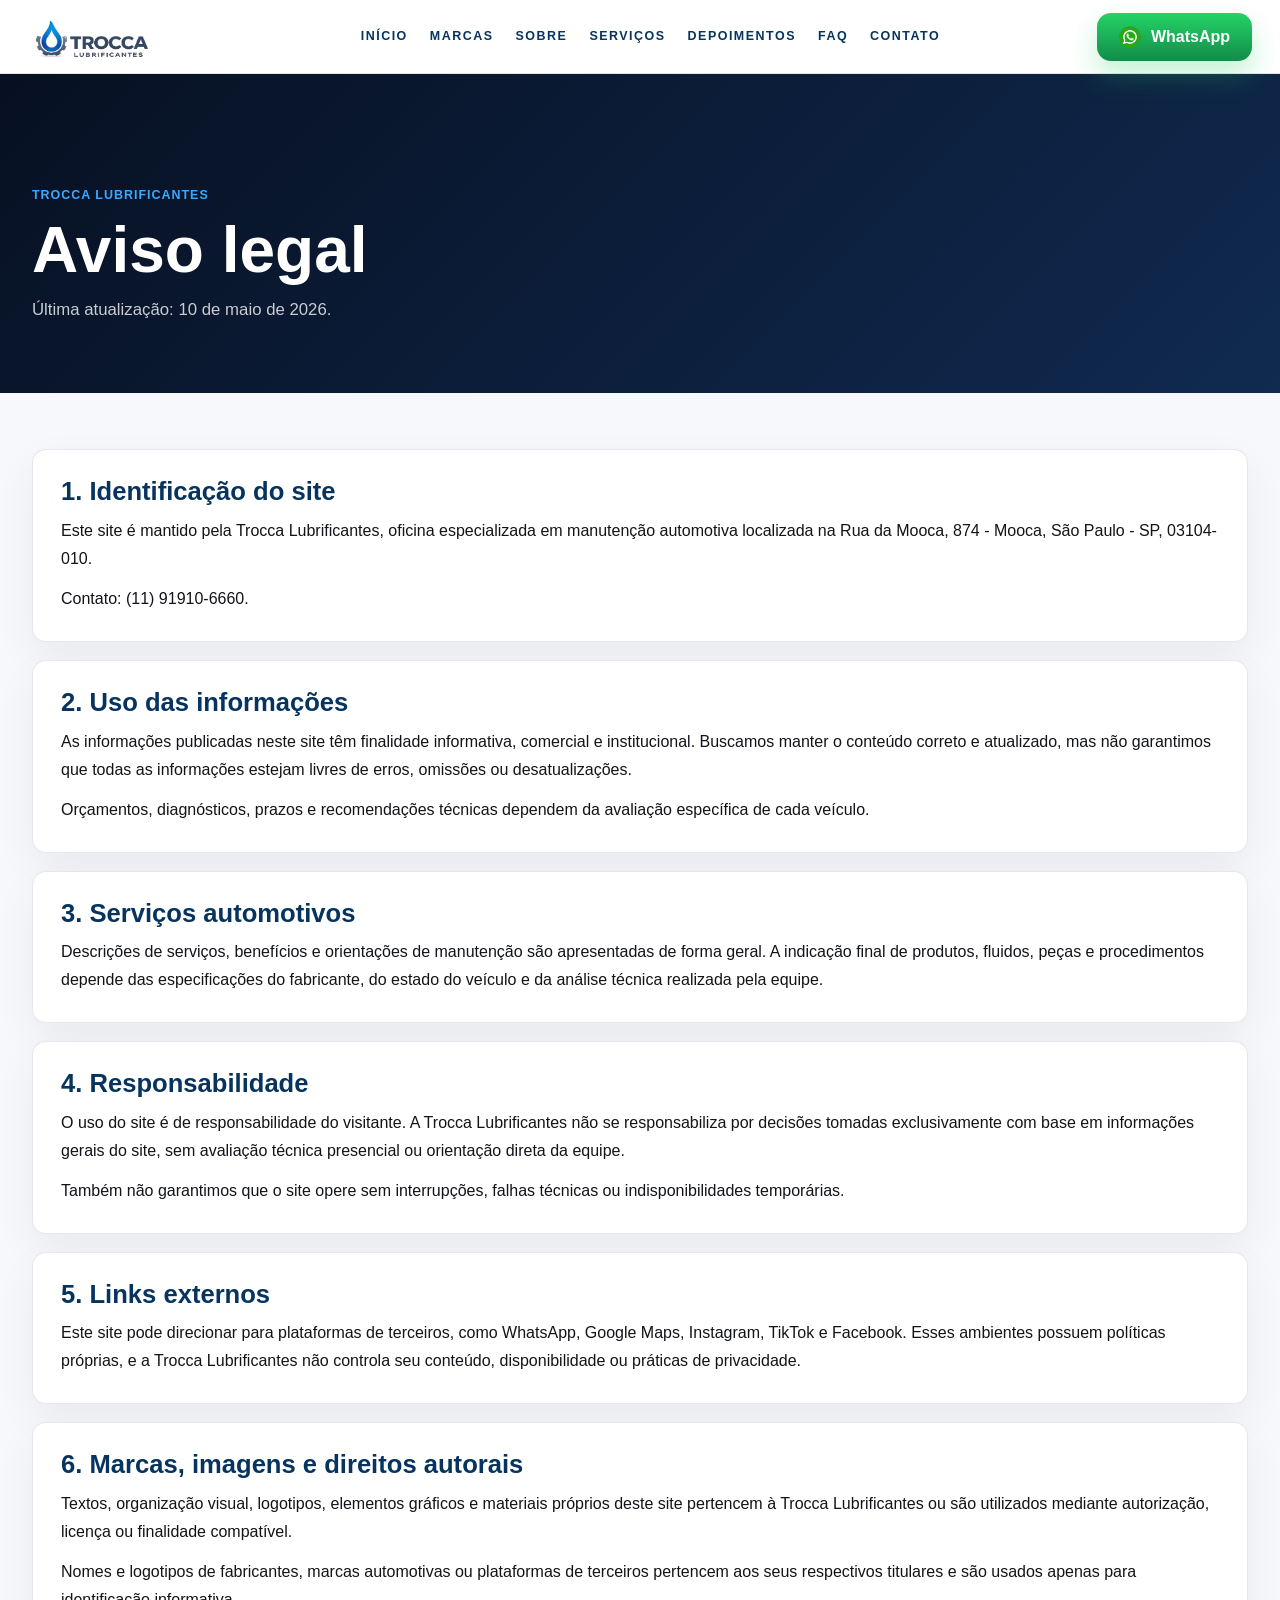
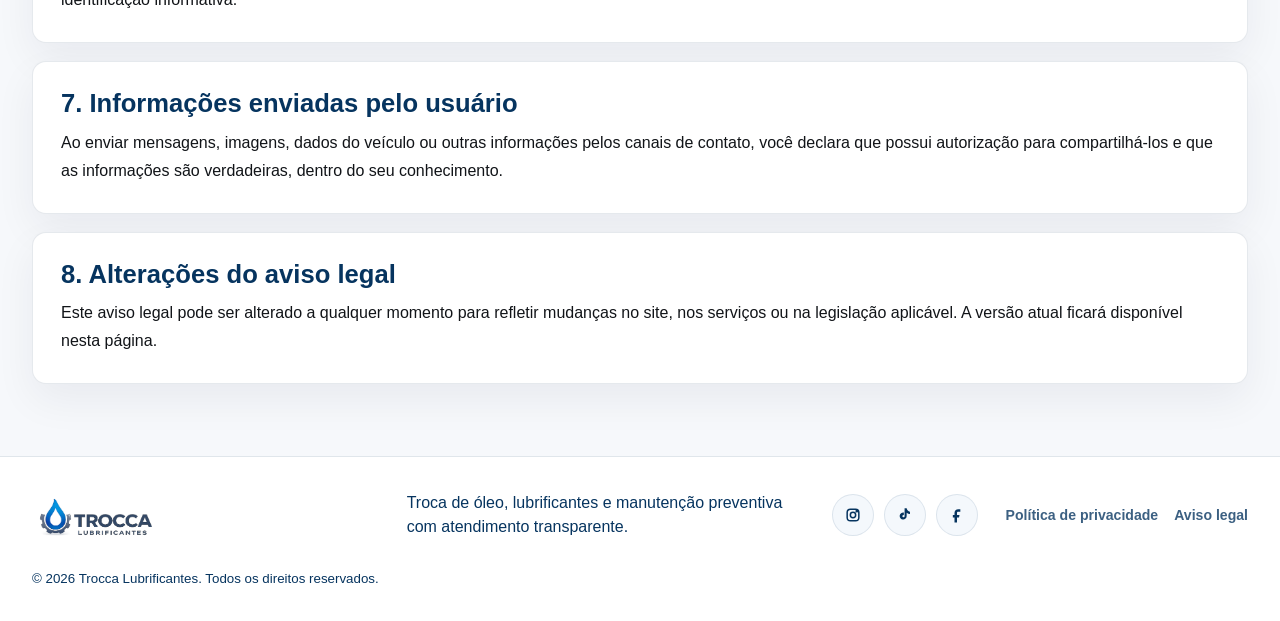
==== aviso-legal/index.html @ d5a0a1f1 "Adiciona politicas legais no rodape" ====
﻿<!doctype html>
<html lang="pt-BR">
  <head>
    <!-- Google Tag Manager -->
    <script>(function(w,d,s,l,i){w[l]=w[l]||[];w[l].push({'gtm.start':
    new Date().getTime(),event:'gtm.js'});var f=d.getElementsByTagName(s)[0],
    j=d.createElement(s),dl=l!='dataLayer'?'&l='+l:'';j.async=true;j.src=
    'https://www.googletagmanager.com/gtm.js?id='+i+dl;f.parentNode.insertBefore(j,f);
    })(window,document,'script','dataLayer','GTM-M6QZ8DHS');</script>
    <!-- End Google Tag Manager -->
    <meta charset="utf-8" />
    <meta name="viewport" content="width=device-width, initial-scale=1" />
    <meta name="description" content="Aviso legal da Trocca Lubrificantes." />
    <title>Aviso legal | Trocca Lubrificantes</title>
    <link rel="icon" type="image/png" href="../assets/favicon.png?v=3" />
    <link rel="apple-touch-icon" href="../assets/favicon.png?v=3" />
    <link rel="stylesheet" href="../styles.css" />
  </head>
  <body>
    <!-- Google Tag Manager (noscript) -->
    <noscript><iframe src="https://www.googletagmanager.com/ns.html?id=GTM-M6QZ8DHS"
    height="0" width="0" style="display:none;visibility:hidden"></iframe></noscript>
    <!-- End Google Tag Manager (noscript) -->
    <header class="site-header">
      <a class="brand" href="/#inicio" aria-label="Trocca Lubrificantes">
        <img class="brand-logo" src="../assets/trocca-logo-wide-white.png" alt="Trocca Lubrificantes" />
      </a>
      <button class="menu-toggle" type="button" aria-expanded="false" aria-controls="site-nav">
        <span></span><span></span><span></span>
      </button>
      <nav id="site-nav" class="site-nav" aria-label="Navegação principal">
        <a href="/#inicio">Início</a>
        <a href="/#marcas">Marcas</a>
        <a href="/#sobre">Sobre</a>
        <a href="/#servicos">Serviços</a>
        <a href="/#depoimentos">Depoimentos</a>
        <a href="/#faq">FAQ</a>
        <a href="/#contato">Contato</a>
      </nav>
      <a class="header-cta" href="https://wa.me/5511919106660" target="_blank" rel="noopener">
        <span class="wa-dot"></span>WhatsApp
      </a>
    </header>

    <main class="legal-page">
      <section class="legal-hero">
        <div class="container">
          <p class="eyebrow">Trocca Lubrificantes</p>
          <h1>Aviso legal</h1>
          <p>Última atualização: 10 de maio de 2026.</p>
        </div>
      </section>

      <section class="legal-content container">
        <article>
          <h2>1. Identificação do site</h2>
          <p>Este site é mantido pela Trocca Lubrificantes, oficina especializada em manutenção automotiva localizada na Rua da Mooca, 874 - Mooca, São Paulo - SP, 03104-010.</p>
          <p>Contato: (11) 91910-6660.</p>
        </article>

        <article>
          <h2>2. Uso das informações</h2>
          <p>As informações publicadas neste site têm finalidade informativa, comercial e institucional. Buscamos manter o conteúdo correto e atualizado, mas não garantimos que todas as informações estejam livres de erros, omissões ou desatualizações.</p>
          <p>Orçamentos, diagnósticos, prazos e recomendações técnicas dependem da avaliação específica de cada veículo.</p>
        </article>

        <article>
          <h2>3. Serviços automotivos</h2>
          <p>Descrições de serviços, benefícios e orientações de manutenção são apresentadas de forma geral. A indicação final de produtos, fluidos, peças e procedimentos depende das especificações do fabricante, do estado do veículo e da análise técnica realizada pela equipe.</p>
        </article>

        <article>
          <h2>4. Responsabilidade</h2>
          <p>O uso do site é de responsabilidade do visitante. A Trocca Lubrificantes não se responsabiliza por decisões tomadas exclusivamente com base em informações gerais do site, sem avaliação técnica presencial ou orientação direta da equipe.</p>
          <p>Também não garantimos que o site opere sem interrupções, falhas técnicas ou indisponibilidades temporárias.</p>
        </article>

        <article>
          <h2>5. Links externos</h2>
          <p>Este site pode direcionar para plataformas de terceiros, como WhatsApp, Google Maps, Instagram, TikTok e Facebook. Esses ambientes possuem políticas próprias, e a Trocca Lubrificantes não controla seu conteúdo, disponibilidade ou práticas de privacidade.</p>
        </article>

        <article>
          <h2>6. Marcas, imagens e direitos autorais</h2>
          <p>Textos, organização visual, logotipos, elementos gráficos e materiais próprios deste site pertencem à Trocca Lubrificantes ou são utilizados mediante autorização, licença ou finalidade compatível.</p>
          <p>Nomes e logotipos de fabricantes, marcas automotivas ou plataformas de terceiros pertencem aos seus respectivos titulares e são usados apenas para identificação informativa.</p>
        </article>

        <article>
          <h2>7. Informações enviadas pelo usuário</h2>
          <p>Ao enviar mensagens, imagens, dados do veículo ou outras informações pelos canais de contato, você declara que possui autorização para compartilhá-los e que as informações são verdadeiras, dentro do seu conhecimento.</p>
        </article>

        <article>
          <h2>8. Alterações do aviso legal</h2>
          <p>Este aviso legal pode ser alterado a qualquer momento para refletir mudanças no site, nos serviços ou na legislação aplicável. A versão atual ficará disponível nesta página.</p>
        </article>
      </section>
    </main>

    <footer class="site-footer">
      <div class="container footer-grid">
        <a class="brand" href="/#inicio" aria-label="Trocca Lubrificantes">
          <img class="brand-logo" src="../assets/trocca-logo-wide-white.png" alt="Trocca Lubrificantes" />
        </a>
        <p>Troca de óleo, lubrificantes e manutenção preventiva com atendimento transparente.</p>
        <div class="footer-socials" aria-label="Redes sociais">
          <a href="https://www.instagram.com/troccalub" aria-label="Instagram" target="_blank" rel="noopener"><svg viewBox="0 0 24 24" aria-hidden="true"><rect x="5" y="5" width="14" height="14" rx="4" /><circle cx="12" cy="12" r="3.2" /><circle cx="16.6" cy="7.4" r="0.8" /></svg></a>
          <a href="https://www.tiktok.com/@trocca.lub" aria-label="TikTok" target="_blank" rel="noopener"><svg viewBox="0 0 24 24" aria-hidden="true"><path d="M14 4v9.2a4.2 4.2 0 1 1-3.4-4.1v3.1a1.3 1.3 0 1 0 .9 1.2V4h2.5c.4 2.2 1.8 3.6 4 4v2.9c-1.5-.1-2.8-.6-4-1.6Z" /></svg></a>
          <a href="https://www.facebook.com/profile.php?id=61588282170931&amp;locale=pt_BR" aria-label="Facebook" target="_blank" rel="noopener"><svg viewBox="0 0 24 24" aria-hidden="true"><path d="M14 8h2V5h-2.4C10.8 5 9 6.8 9 9.5V12H7v3h2v6h3v-6h2.4l.6-3h-3V9.5c0-.9.4-1.5 1.5-1.5H14Z" /></svg></a>
        </div>
        <nav class="footer-links" aria-label="Links legais">
          <a href="/politica-de-privacidade/">Política de privacidade</a>
          <a href="/aviso-legal/">Aviso legal</a>
        </nav>
        <small>© 2026 Trocca Lubrificantes. Todos os direitos reservados.</small>
      </div>
    </footer>
    <script src="../script.js"></script>
  </body>
</html>
---- styles.css ----
:root {
  --ink: #111418;
  --muted: #5c6571;
  --surface: #ffffff;
  --soft: #f3f6f8;
  --line: #d7dee5;
  --green: #006fc9;
  --green-dark: #06345f;
  --amber: #38a9ff;
  --graphite: #22272e;
  --navy: #080d1d;
  --navy-2: #11182b;
  --red: #0078d7;
  --red-dark: #005aa3;
  --blue: #006fc9;
  --blue-dark: #06345f;
  --blue-soft: #e7f4ff;
  --whatsapp: #25d366;
  --whatsapp-dark: #128c4a;
  --radius: 8px;
  --shadow: 0 18px 45px rgba(17, 20, 24, 0.15);
}

* {
  box-sizing: border-box;
}

html {
  scroll-behavior: smooth;
  scroll-padding-top: 74px;
  overflow-x: hidden;
}

body {
  margin: 0;
  color: var(--ink);
  font-family: Arial, Helvetica, sans-serif;
  background: var(--surface);
  line-height: 1.5;
  overflow-x: hidden;
}

img {
  display: block;
  width: 100%;
}

a {
  color: inherit;
  text-decoration: none;
}

.container {
  width: min(1500px, calc(100% - clamp(28px, 5vw, 96px)));
  margin: 0 auto;
}

.site-header {
  position: sticky;
  top: 0;
  z-index: 20;
  display: grid;
  grid-template-columns: auto 1fr auto;
  gap: 32px;
  align-items: center;
  min-height: 74px;
  padding: 0 max(48px, calc((100vw - 1640px) / 2));
  background: #fff;
  border-bottom: 1px solid rgba(6, 52, 95, 0.12);
  backdrop-filter: blur(12px);
}

.brand {
  display: inline-flex;
  align-items: center;
  min-width: max-content;
}

.brand-logo {
  width: 208px;
  height: 52px;
  object-fit: contain;
  object-position: left center;
  filter: none;
}

.site-nav {
  display: flex;
  justify-content: center;
  gap: 34px;
  color: var(--blue-dark);
  font-size: 0.88rem;
  font-weight: 800;
  letter-spacing: 0.12em;
  text-transform: uppercase;
}

.site-nav a:hover {
  color: var(--blue);
}

.header-cta,
.btn {
  display: inline-flex;
  align-items: center;
  justify-content: center;
  gap: 10px;
  max-width: 100%;
  min-height: 54px;
  min-width: 0;
  padding: 0 28px;
  border-radius: 14px;
  font-size: 1rem;
  font-weight: 900;
}

.header-cta,
.btn-primary {
  color: #fff;
  background: linear-gradient(180deg, var(--whatsapp), var(--whatsapp-dark));
  box-shadow: 0 14px 28px rgba(37, 211, 102, 0.28);
}

.btn-primary:hover,
.header-cta:hover {
  background: linear-gradient(180deg, #31e374, #0f7f42);
}

.btn-secondary {
  color: #fff;
  min-width: 218px;
  background: rgba(255, 255, 255, 0.02);
  border: 1px solid rgba(255, 255, 255, 0.14);
}

.btn-secondary:hover {
  background: rgba(255, 255, 255, 0.12);
}

.menu-toggle {
  display: none;
}

.hero {
  position: relative;
  scroll-margin-top: 74px;
  min-height: calc(100svh - 74px);
  color: #fff;
  overflow: hidden;
  background:
    radial-gradient(circle at 78% 56%, rgba(30, 54, 97, 0.65), transparent 34%),
    radial-gradient(circle at 50% 20%, rgba(0, 120, 215, 0.16), transparent 26%),
    linear-gradient(135deg, #090e20 0%, #10172a 54%, #070b18 100%);
}

.hero::before {
  content: "";
  position: absolute;
  inset: 0;
  opacity: 0.18;
  background-image:
    linear-gradient(rgba(255, 255, 255, 0.05) 1px, transparent 1px),
    linear-gradient(90deg, rgba(255, 255, 255, 0.05) 1px, transparent 1px);
  background-size: 34px 34px;
  mask-image: radial-gradient(circle at 50% 45%, #000 0%, transparent 70%);
}

.hero-grid {
  position: relative;
  z-index: 1;
  display: grid;
  grid-template-columns: minmax(430px, 0.92fr) minmax(460px, 1.08fr);
  gap: clamp(28px, 4vw, 56px);
  align-items: center;
  min-width: 0;
  min-height: calc(100svh - 74px);
  padding: clamp(28px, 4vh, 44px) 0 clamp(30px, 5vh, 58px);
}

.hero-copy {
  max-width: clamp(560px, 45vw, 720px);
  min-width: 0;
}

.hero-brand {
  display: none;
  width: min(340px, 78vw);
  height: auto;
  margin: 0 0 24px;
  padding: 8px 14px;
  object-fit: contain;
  object-position: left center;
  background: #fff;
  border-radius: 14px;
  box-shadow: 0 18px 34px rgba(0, 0, 0, 0.18);
  filter: none;
}

.eyebrow {
  margin: 0 0 14px;
  color: var(--amber);
  font-size: 0.78rem;
  font-weight: 800;
  letter-spacing: 0.08em;
  text-transform: uppercase;
}

h1,
h2,
h3,
p {
  margin-top: 0;
}

.hero h1 {
  max-width: 760px;
  margin-bottom: clamp(18px, 2.5vh, 28px);
  color: #fff;
  font-size: clamp(3.2rem, 4.8vw, 5.8rem);
  font-weight: 900;
  line-height: 0.96;
  letter-spacing: 0;
}

.hero h1 span {
  display: block;
  color: var(--red);
  text-shadow: 0 12px 36px rgba(0, 120, 215, 0.24);
}

.hero-pill {
  display: inline-flex;
  align-items: center;
  gap: 12px;
  min-height: 40px;
  margin: 0 0 clamp(22px, 3.2vh, 42px);
  padding: 0 20px;
  color: var(--red);
  font-size: 0.86rem;
  font-weight: 900;
  letter-spacing: 0.16em;
  text-transform: uppercase;
  background: rgba(0, 120, 215, 0.12);
  border: 1px solid rgba(56, 169, 255, 0.34);
  border-radius: 999px;
}

.hero-pill span {
  width: 8px;
  height: 8px;
  background: var(--red);
  border-radius: 50%;
}

.hero-lead {
  max-width: 590px;
  margin-bottom: 0;
  color: rgba(255, 255, 255, 0.76);
  font-size: clamp(1.02rem, 1.15vw, 1.28rem);
  line-height: 1.48;
}

.hero-actions {
  display: flex;
  flex-wrap: wrap;
  gap: 18px;
  margin-top: clamp(26px, 4vh, 42px);
}

.wa-dot {
  display: inline-block;
  flex: 0 0 auto;
  width: 22px;
  height: 22px;
  color: transparent;
  font-size: 0;
  line-height: 0;
  background: url("assets/whatsapp-icon.png") center / contain no-repeat;
  border-radius: 50%;
}

.chevron {
  font-size: 1.2rem;
  line-height: 1;
}

.hero-panel {
  display: grid;
  grid-template-columns: repeat(3, 1fr);
  gap: 14px;
  max-width: 620px;
  margin-top: clamp(26px, 4vh, 48px);
}

.hero-panel div {
  min-height: clamp(88px, 11vh, 112px);
  padding: clamp(14px, 1.4vw, 20px);
  text-align: center;
  background: rgba(255, 255, 255, 0.06);
  border: 1px solid rgba(255, 255, 255, 0.12);
  border-radius: 16px;
  box-shadow: inset 0 1px 0 rgba(255, 255, 255, 0.08);
}

.hero-panel strong {
  display: block;
  color: #9bd8ff;
  font-size: clamp(2.05rem, 3vw, 2.6rem);
  font-weight: 900;
  line-height: 1;
}

.hero-panel strong::first-letter {
  color: inherit;
}

.hero-panel span {
  display: block;
  margin-top: 8px;
  color: rgba(255, 255, 255, 0.62);
  font-size: 0.88rem;
  font-weight: 800;
  line-height: 1.16;
}

.hero-visual {
  position: relative;
  min-height: clamp(430px, 58vh, 620px);
}

.visual-logo {
  position: absolute;
  top: clamp(8px, 2vh, 22px);
  right: clamp(20px, 3vw, 40px);
  z-index: 4;
  width: clamp(136px, 11.5vw, 192px);
  height: clamp(136px, 11.5vw, 192px);
  padding: 0;
  object-fit: contain;
  opacity: 1;
  background: transparent;
  border-radius: 0;
  box-shadow: none;
  mix-blend-mode: normal;
  filter: none;
}

.visual-card {
  position: absolute;
  border-radius: 54px;
}

.visual-card-light {
  top: 0;
  right: 24px;
  width: 43%;
  height: 52%;
  background: #fff;
  opacity: 1;
  box-shadow: 0 24px 54px rgba(0, 0, 0, 0.2);
}

.visual-card-red {
  left: 4%;
  bottom: 24%;
  width: 72%;
  height: 33%;
  background: linear-gradient(145deg, rgba(0, 120, 215, 0.88), rgba(6, 52, 95, 0.86));
}

.gear-photo,
.car-photo {
  position: absolute;
  background-repeat: no-repeat;
  background-size: cover;
  filter: drop-shadow(0 32px 38px rgba(0, 0, 0, 0.32));
}

.gear-photo {
  top: 0;
  left: 20%;
  width: 46%;
  height: 58%;
  opacity: 0.66;
  background-image:
    linear-gradient(rgba(8, 13, 29, 0.08), rgba(8, 13, 29, 0.22)),
    url("https://images.unsplash.com/photo-1613214149922-f1809c99b414?auto=format&fit=crop&w=900&q=84");
  background-position: 58% 42%;
  clip-path: polygon(18% 0, 100% 0, 96% 92%, 0 100%);
}

.car-photo {
  right: -3%;
  bottom: 4%;
  width: 78%;
  height: 48%;
  background-image:
    linear-gradient(rgba(255, 255, 255, 0.02), rgba(8, 13, 29, 0.18)),
    url("assets/compass-hero.avif");
  background-position: center 52%;
  border-radius: 42px 42px 18px 18px;
}

.car-photo::after {
  content: "";
  position: absolute;
  left: 5%;
  right: 8%;
  bottom: -18px;
  height: 42px;
  background: radial-gradient(ellipse, rgba(0, 0, 0, 0.42), transparent 68%);
}

.brand-strip {
  padding: 26px 0;
  color: #fff;
  background: var(--graphite);
}

.brand-strip p {
  margin-bottom: 18px;
  color: rgba(255, 255, 255, 0.72);
  font-size: 0.95rem;
  font-weight: 900;
  text-align: center;
}

.brand-carousel {
  position: relative;
  overflow: hidden;
  mask-image: linear-gradient(90deg, transparent, #000 7%, #000 93%, transparent);
}

.brand-track {
  display: flex;
  width: max-content;
  gap: 12px;
  animation: brandScroll 48s linear infinite;
}

.brand-carousel:hover .brand-track {
  animation-play-state: paused;
}

.brand-card {
  display: inline-flex;
  align-items: center;
  gap: 12px;
  min-width: max-content;
  height: 62px;
  padding: 0 20px;
  color: rgba(255, 255, 255, 0.94);
  background: rgba(255, 255, 255, 0.08);
  border: 1px solid rgba(155, 216, 255, 0.18);
  border-radius: var(--radius);
}

.brand-card img {
  width: 28px;
  height: 28px;
  flex: 0 0 auto;
  display: block;
  object-fit: contain;
}

.brand-card span:last-child {
  font-size: 1rem;
  font-weight: 800;
}

@keyframes brandScroll {
  from {
    transform: translateX(0);
  }

  to {
    transform: translateX(-50%);
  }
}

.section {
  padding: 92px 0;
}

.section .eyebrow {
  color: #4f5968;
  font-size: 0.78rem;
  font-weight: 900;
  letter-spacing: 0.12em;
}

.split {
  display: grid;
  grid-template-columns: 1fr 0.82fr;
  gap: 64px;
  align-items: center;
}

h2 {
  max-width: 720px;
  margin-bottom: 18px;
  color: var(--ink);
  font-size: clamp(2rem, 4vw, 3.6rem);
  line-height: 1.04;
  letter-spacing: 0;
}

.section-lead,
.section-header p {
  max-width: 690px;
  color: var(--muted);
  font-size: 1.05rem;
}

.feature-list {
  display: grid;
  gap: 18px;
  margin-top: 34px;
}

.feature-list article {
  display: grid;
  grid-template-columns: 52px 1fr;
  gap: 18px;
  padding-bottom: 18px;
  border-bottom: 1px solid var(--line);
}

.feature-list span {
  display: grid;
  place-items: center;
  width: 44px;
  height: 44px;
  color: var(--green);
  font-weight: 800;
  background: var(--blue-soft);
  border-radius: var(--radius);
}

.feature-list h3,
.service-card h3 {
  margin-bottom: 6px;
  font-size: 1.02rem;
}

.feature-list p,
.service-card p {
  margin-bottom: 0;
  color: var(--muted);
  font-size: 0.93rem;
  line-height: 1.48;
}

.about-text {
  display: grid;
  gap: 16px;
  max-width: 900px;
}

.about-text p {
  margin: 0;
  color: var(--muted);
  font-size: 1.02rem;
  line-height: 1.72;
}

.about-text h3 {
  margin: 8px 0 0;
  color: var(--ink);
  font-size: 1.24rem;
  line-height: 1.35;
}

.about-reasons {
  display: grid;
  gap: 12px;
}

.about-reasons article {
  padding: 14px 0 0;
  border-top: 1px solid var(--line);
}

.about-reasons strong {
  display: block;
  margin-bottom: 4px;
  color: var(--ink);
  font-size: 1rem;
}

.photo-stack {
  position: relative;
}

.photo-stack img {
  aspect-ratio: 4 / 5;
  object-fit: cover;
  object-position: 58% center;
  border-radius: var(--radius);
  box-shadow: var(--shadow);
}

.rating-card {
  position: absolute;
  right: -20px;
  bottom: 34px;
  width: min(250px, calc(100% - 32px));
  padding: 22px;
  background: #fff;
  border: 1px solid var(--line);
  border-radius: var(--radius);
  box-shadow: var(--shadow);
}

.rating-card strong {
  display: block;
  color: var(--green);
  font-size: 2.8rem;
  line-height: 1;
}

.rating-card span,
.rating-card small {
  display: block;
}

.rating-card small {
  margin-top: 8px;
  color: var(--muted);
}

.services-section,
.faq-section {
  background: var(--soft);
}

.section-header {
  display: grid;
  grid-template-columns: 0.9fr 1fr;
  gap: 44px;
  align-items: end;
  margin-bottom: 42px;
}

.section-header.compact {
  display: block;
  max-width: 680px;
}

.service-grid {
  display: grid;
  grid-template-columns: repeat(4, 1fr);
  gap: 16px;
}

.service-card,
.testimonial-grid article,
.contact-card {
  background: #fff;
  border: 1px solid var(--line);
  border-radius: var(--radius);
}

.service-card {
  display: flex;
  flex-direction: column;
  min-height: 248px;
  padding: 20px;
}

.service-card.featured {
  color: #fff;
  background: linear-gradient(145deg, var(--blue-dark), #0a1a2c);
  border-color: rgba(0, 120, 215, 0.45);
}

.service-card.featured p {
  color: rgba(255, 255, 255, 0.78);
}

.service-icon {
  display: grid;
  place-items: center;
  width: 42px;
  height: 42px;
  margin-bottom: 18px;
  color: var(--green);
  font-weight: 900;
  background: var(--blue-soft);
  border-radius: var(--radius);
}

.service-icon svg {
  width: 24px;
  height: 24px;
  stroke: currentColor;
}

.featured .service-icon {
  color: #fff;
  background: var(--blue);
}

.service-card a {
  width: fit-content;
  margin-top: auto;
  color: var(--green);
  font-size: 0.94rem;
  font-weight: 800;
}

.featured a {
  color: #9bd8ff;
}

.section-cta {
  display: flex;
  justify-content: center;
  margin-top: 32px;
}

.section-cta .btn-secondary.light {
  color: var(--blue-dark);
  background: #fff;
  border-color: rgba(6, 52, 95, 0.16);
}

.section-cta .btn-secondary.light:hover {
  color: #fff;
  background: var(--blue-dark);
}

.service-detail-page {
  background: #f6f8fb;
}

.service-detail-hero {
  padding: 92px 0 54px;
  color: #fff;
  background:
    radial-gradient(circle at 70% 30%, rgba(56, 169, 255, 0.18), transparent 30%),
    linear-gradient(135deg, #090e20 0%, #10172a 62%, #070b18 100%);
}

.service-detail-hero h1 {
  max-width: 860px;
  margin-bottom: 18px;
  font-size: clamp(2.55rem, 5vw, 5rem);
  line-height: 1;
}

.service-detail-hero p:not(.eyebrow) {
  max-width: 760px;
  margin: 0;
  color: rgba(255, 255, 255, 0.76);
  font-size: 1.15rem;
}

.service-detail-list {
  display: grid;
  gap: 28px;
  padding-top: 72px;
  padding-bottom: 92px;
}

.service-detail-card {
  scroll-margin-top: 96px;
  display: grid;
  grid-template-columns: minmax(280px, 0.45fr) minmax(0, 0.55fr);
  gap: 34px;
  align-items: center;
  padding: 24px;
  background: #fff;
  border: 1px solid var(--line);
  border-radius: var(--radius);
  box-shadow: 0 18px 44px rgba(17, 20, 24, 0.08);
}

.service-detail-card img {
  height: 310px;
  object-fit: cover;
  border-radius: var(--radius);
}

.service-detail-card span {
  display: inline-flex;
  margin-bottom: 12px;
  color: var(--blue);
  font-size: 0.78rem;
  font-weight: 900;
  letter-spacing: 0.12em;
  text-transform: uppercase;
}

.service-detail-card h2 {
  margin-bottom: 16px;
  font-size: clamp(1.85rem, 3vw, 3rem);
  line-height: 1.05;
}

.service-detail-card p {
  margin-bottom: 14px;
  color: var(--muted);
  font-size: 1.02rem;
}

.service-detail-card p:last-child {
  margin-bottom: 0;
}

.service-landing-page {
  background: #f6f8fb;
}

.service-landing-hero {
  padding: 86px 0 64px;
  color: #fff;
  background:
    radial-gradient(circle at 72% 18%, rgba(56, 169, 255, 0.22), transparent 28%),
    linear-gradient(135deg, #080d1f 0%, #101a31 62%, #070b18 100%);
}

.service-landing-hero-grid {
  display: grid;
  grid-template-columns: minmax(0, 0.9fr) minmax(360px, 0.72fr);
  gap: 56px;
  align-items: center;
}

.service-landing-hero h1 {
  max-width: 880px;
  margin-bottom: 18px;
  font-size: clamp(2.65rem, 5vw, 5rem);
  line-height: 0.98;
}

.service-landing-hero p:not(.eyebrow) {
  max-width: 720px;
  margin: 0;
  color: rgba(255, 255, 255, 0.78);
  font-size: 1.12rem;
}

.service-landing-hero img {
  width: 100%;
  min-height: 360px;
  object-fit: cover;
  border: 1px solid rgba(155, 216, 255, 0.22);
  border-radius: 22px;
  box-shadow: 0 28px 70px rgba(0, 0, 0, 0.34);
}

.back-link {
  display: inline-flex;
  margin-bottom: 28px;
  color: #9bd8ff;
  font-size: 0.78rem;
  font-weight: 900;
  letter-spacing: 0.12em;
  text-transform: uppercase;
}

.service-landing-actions {
  display: flex;
  flex-wrap: wrap;
  gap: 14px;
  margin-top: 34px;
}

.service-landing-content {
  display: grid;
  grid-template-columns: 0.72fr 1fr;
  gap: 54px;
  padding-top: 76px;
  padding-bottom: 76px;
}

.service-landing-intro h2,
.service-process h2 {
  max-width: 720px;
  font-size: clamp(2.1rem, 4vw, 4rem);
  line-height: 1.02;
}

.service-landing-intro p:not(.eyebrow) {
  color: var(--muted);
  font-size: 1.08rem;
}

.service-landing-blocks {
  display: grid;
  gap: 18px;
}

.service-landing-blocks article,
.process-grid article {
  padding: 26px;
  background: #fff;
  border: 1px solid var(--line);
  border-radius: var(--radius);
  box-shadow: 0 16px 34px rgba(17, 20, 24, 0.06);
}

.service-landing-blocks h2 {
  margin-bottom: 10px;
  font-size: 1.35rem;
}

.service-landing-blocks p {
  margin: 0;
  color: var(--muted);
}

.service-process {
  padding: 78px 0;
  background: #fff;
}

.process-grid {
  display: grid;
  grid-template-columns: repeat(4, minmax(0, 1fr));
  gap: 16px;
  margin-top: 34px;
}

.process-grid span {
  display: inline-grid;
  width: 48px;
  height: 48px;
  margin-bottom: 18px;
  place-items: center;
  color: var(--blue);
  font-weight: 900;
  background: #eaf4ff;
  border-radius: 10px;
}

.process-grid strong {
  display: block;
  color: var(--blue-dark);
  font-size: 1.02rem;
}

.service-related {
  padding-top: 58px;
  padding-bottom: 88px;
}

.service-related div {
  display: flex;
  flex-wrap: wrap;
  gap: 12px;
}

.service-related a {
  display: inline-flex;
  min-height: 48px;
  align-items: center;
  padding: 0 18px;
  color: var(--blue-dark);
  font-weight: 900;
  background: #fff;
  border: 1px solid rgba(6, 52, 95, 0.12);
  border-radius: 12px;
}

.campaign-page {
  color: #fff;
  background: #070b18;
}

.campaign-hero {
  position: relative;
  isolation: isolate;
  min-height: 100vh;
  overflow: hidden;
}

.campaign-bg,
.campaign-overlay {
  position: absolute;
  inset: 0;
  z-index: -2;
}

.campaign-bg {
  background:
    linear-gradient(90deg, rgba(7, 11, 24, 0.96) 0%, rgba(7, 11, 24, 0.88) 42%, rgba(7, 11, 24, 0.3) 100%),
    url("assets/carro-e-maquina-cambio.jpeg")
      center / cover;
  filter: saturate(0.88) contrast(1.08);
}

.campaign-overlay {
  z-index: -1;
  background:
    radial-gradient(circle at 22% 32%, rgba(56, 169, 255, 0.24), transparent 34%),
    linear-gradient(180deg, rgba(7, 11, 24, 0) 0%, #070b18 100%);
}

.campaign-hero-grid {
  display: grid;
  min-height: 100vh;
  grid-template-columns: minmax(0, 0.78fr) minmax(320px, 0.42fr);
  gap: 48px;
  align-items: center;
  padding-top: 30px;
  padding-bottom: 54px;
}

.campaign-logo-badge {
  display: inline-flex;
  width: auto;
  min-height: 0;
  align-items: center;
  justify-content: center;
  margin-bottom: 34px;
  padding: 0;
  background: transparent;
  border: 0;
  border-radius: 0;
  box-shadow: none;
  transform: translateY(-24px);
}

.campaign-logo-badge img {
  width: 190px;
  max-width: 100%;
  height: auto;
  object-fit: contain;
  filter:
    drop-shadow(0 0 1px #fff)
    drop-shadow(0 0 2px #fff)
    drop-shadow(0 10px 24px rgba(0, 0, 0, 0.35));
}

.campaign-kicker {
  margin: 0 0 16px;
  color: #9bd8ff;
  font-size: 0.82rem;
  font-weight: 900;
  letter-spacing: 0.16em;
  text-transform: uppercase;
}

.campaign-copy h1,
.campaign-section h2,
.campaign-final h2 {
  max-width: 920px;
  margin: 0;
  font-size: clamp(3.2rem, 7vw, 7.6rem);
  line-height: 0.9;
  letter-spacing: 0;
}

.campaign-subheadline {
  max-width: 760px;
  margin: 30px 0 0;
  color: rgba(255, 255, 255, 0.82);
  font-size: clamp(1.18rem, 2vw, 1.7rem);
  line-height: 1.35;
}

.campaign-subheadline strong {
  color: #9bd8ff;
  white-space: nowrap;
}

.campaign-btn {
  display: inline-flex;
  min-height: 64px;
  align-items: center;
  justify-content: center;
  gap: 12px;
  margin-top: 38px;
  padding: 0 30px;
  color: #fff;
  font-size: 1rem;
  font-weight: 900;
  background: linear-gradient(135deg, #55d766, #229a37);
  border-radius: 14px;
  box-shadow: 0 24px 62px rgba(44, 191, 68, 0.32);
}

.campaign-card {
  align-self: end;
  padding: 30px;
  color: #07152a;
  background: rgba(255, 255, 255, 0.92);
  border: 1px solid rgba(255, 255, 255, 0.44);
  border-radius: 22px;
  box-shadow: 0 28px 72px rgba(0, 0, 0, 0.34);
}

.campaign-card span,
.campaign-loss span {
  display: block;
  margin-bottom: 8px;
  color: #b91f2d;
  font-size: 0.78rem;
  font-weight: 900;
  letter-spacing: 0.12em;
  text-transform: uppercase;
}

.campaign-card strong,
.campaign-loss strong {
  display: block;
  color: #d72f3f;
  font-size: clamp(2.65rem, 4vw, 4rem);
  line-height: 0.92;
  white-space: nowrap;
}

.campaign-card p {
  margin: 18px 0 0;
  color: #314052;
  font-weight: 700;
}

.campaign-section {
  padding: 104px 0;
  color: #10141b;
  background: #f6f8fb;
}

.campaign-two-col {
  display: grid;
  grid-template-columns: 0.86fr 1fr;
  gap: 72px;
  align-items: start;
}

.campaign-section h2,
.campaign-final h2 {
  color: #10141b;
  font-size: clamp(2.4rem, 5vw, 5rem);
}

.campaign-text {
  display: grid;
  gap: 18px;
}

.campaign-text p,
.campaign-pain-box > p {
  margin: 0;
  color: #536070;
  font-size: 1.12rem;
  line-height: 1.65;
}

.campaign-pain {
  color: #fff;
  background:
    radial-gradient(circle at 78% 24%, rgba(56, 169, 255, 0.22), transparent 30%),
    linear-gradient(135deg, #0a1022, #050814);
}

.campaign-pain-box {
  display: grid;
  grid-template-columns: minmax(0, 1fr) minmax(280px, 0.45fr);
  gap: 58px;
  align-items: center;
}

.campaign-pain h2 {
  color: #fff;
}

.campaign-pain-box > p {
  grid-column: 1;
  color: rgba(255, 255, 255, 0.74);
}

.campaign-loss {
  grid-column: 2;
  grid-row: 1 / span 3;
  padding: 32px;
  background: #fff;
  border-radius: 22px;
  overflow: hidden;
}

.campaign-section-head {
  max-width: 760px;
  margin-bottom: 34px;
}

.campaign-benefits {
  display: grid;
  grid-template-columns: repeat(4, minmax(0, 1fr));
  gap: 16px;
}

.campaign-benefits article {
  min-height: 240px;
  padding: 28px;
  background: #fff;
  border: 1px solid rgba(6, 52, 95, 0.12);
  border-radius: 18px;
  box-shadow: 0 18px 44px rgba(17, 20, 24, 0.07);
}

.campaign-benefits span {
  display: inline-grid;
  width: 48px;
  height: 48px;
  margin-bottom: 28px;
  place-items: center;
  color: var(--blue);
  font-weight: 900;
  background: #eaf4ff;
  border-radius: 14px;
}

.campaign-benefits h3 {
  margin-bottom: 12px;
  color: #10141b;
  font-size: 1.25rem;
}

.campaign-benefits p {
  margin: 0;
  color: #536070;
}

.campaign-solution {
  background: #fff;
}

.campaign-final {
  padding: 112px 0;
  color: #fff;
  background:
    radial-gradient(circle at 24% 10%, rgba(56, 169, 255, 0.22), transparent 28%),
    linear-gradient(135deg, #070b18 0%, #101a31 100%);
}

.campaign-final-box {
  text-align: center;
}

.campaign-final h2 {
  max-width: 880px;
  margin: 0 auto;
  color: #fff;
}

.campaign-socials {
  display: flex;
  gap: 10px;
  align-items: center;
}

.campaign-socials a {
  display: inline-grid;
  width: 42px;
  height: 42px;
  place-items: center;
  color: var(--blue-dark);
  background: #f4f8fc;
  border: 1px solid rgba(6, 52, 95, 0.1);
  border-radius: 50%;
}

.campaign-socials svg {
  width: 20px;
  height: 20px;
  fill: none;
  stroke: currentColor;
  stroke-linecap: round;
  stroke-linejoin: round;
  stroke-width: 1.8;
}

.campaign-socials a:first-child svg,
.campaign-socials a:last-child svg {
  fill: currentColor;
  stroke: none;
}

@media (max-width: 980px) {
  .campaign-hero-grid,
  .campaign-two-col,
  .campaign-pain-box {
    grid-template-columns: 1fr;
  }

  .campaign-card {
    align-self: auto;
  }

  .campaign-loss {
    grid-column: auto;
    grid-row: auto;
  }

  .campaign-benefits {
    grid-template-columns: repeat(2, minmax(0, 1fr));
  }
}

@media (max-width: 640px) {
  .campaign-hero,
  .campaign-hero-grid {
    min-height: auto;
  }

  .campaign-bg {
    background:
      linear-gradient(180deg, rgba(7, 11, 24, 0.94) 0%, rgba(7, 11, 24, 0.82) 52%, #070b18 100%),
      url("assets/carro-e-maquina-cambio.jpeg")
        62% center / cover;
  }

  .campaign-hero-grid {
    padding-top: 22px;
    padding-bottom: 54px;
  }

  .campaign-copy h1 {
    font-size: clamp(3rem, 16vw, 4.4rem);
  }

  .campaign-logo-badge {
    width: auto;
    min-height: 0;
    margin-bottom: 30px;
    padding: 0;
    transform: translateY(-14px);
  }

  .campaign-logo-badge img {
    width: 168px;
  }

  .campaign-btn {
    width: 100%;
    min-height: 58px;
    padding: 0 18px;
    text-align: center;
  }

  .campaign-section,
  .campaign-final {
    padding: 72px 0;
  }

  .campaign-benefits {
    grid-template-columns: 1fr;
  }

  .campaign-socials {
    justify-self: center;
  }
}

.testimonials-section {
  background:
    radial-gradient(circle at 8% 18%, rgba(0, 120, 215, 0.08), transparent 24%),
    linear-gradient(180deg, #f8fafc 0%, #eef3f7 100%);
}

.testimonials-section .container {
  overflow: hidden;
}

.testimonial-grid {
  --testimonial-gap: 28px;

  display: flex;
  gap: var(--testimonial-gap);
  width: max-content;
  margin-top: 42px;
  transition: transform 0.6s ease;
  will-change: transform;
}

.testimonial-grid:hover {
  transition-duration: 0.6s;
}

.testimonial-grid article {
  display: flex;
  flex: 0 0 calc((min(1500px, calc(100vw - clamp(28px, 5vw, 96px))) - (var(--testimonial-gap) * 2)) / 3);
  flex-direction: column;
  min-height: 360px;
  padding: 34px;
  color: #fff;
  background:
    linear-gradient(145deg, rgba(13, 20, 37, 0.98), rgba(7, 12, 24, 0.98)),
    var(--navy);
  border: 1px solid rgba(56, 169, 255, 0.18);
  border-radius: 18px;
  box-shadow: 0 24px 54px rgba(6, 12, 24, 0.14);
}

@keyframes testimonialScroll {
  from {
    transform: translateX(0);
  }

  to {
    transform: translateX(calc(-50% - (var(--testimonial-gap) / 2)));
  }
}

.testimonial-grid p {
  margin: 26px 0 0;
  color: rgba(255, 255, 255, 0.82);
  font-size: 1.16rem;
  font-style: italic;
  font-weight: 700;
  line-height: 1.55;
}

.review-top,
.review-author {
  display: flex;
  align-items: center;
  justify-content: space-between;
  gap: 18px;
}

.stars {
  color: #38a9ff;
  font-size: 1.08rem;
  letter-spacing: 0.1em;
}

.verified {
  color: rgba(255, 255, 255, 0.48);
  font-size: 0.78rem;
  font-weight: 900;
  letter-spacing: 0.12em;
  text-transform: uppercase;
}

.review-author {
  justify-content: flex-start;
  margin-top: auto;
  padding-top: 34px;
}

.avatar {
  display: grid;
  flex: 0 0 auto;
  place-items: center;
  width: 58px;
  height: 58px;
  color: #fff;
  font-size: 1.35rem;
  font-weight: 900;
  line-height: 1;
  background: linear-gradient(145deg, var(--blue), var(--blue-dark));
  border-radius: 50%;
}

.testimonial-grid strong,
.testimonial-grid span {
  display: block;
}

.testimonial-grid span {
  color: rgba(255, 255, 255, 0.58);
  font-size: 0.9rem;
  font-weight: 700;
}

.testimonial-grid strong {
  color: #fff;
  font-size: 1.03rem;
}

.testimonial-grid .stars {
  color: #ffc400;
}

.testimonial-grid .verified {
  color: rgba(255, 255, 255, 0.48);
}

.testimonial-grid .avatar {
  display: grid;
  place-items: center;
  color: #fff;
  font-size: 1.35rem;
  line-height: 1;
}

.faq-layout {
  display: grid;
  grid-template-columns: 0.78fr 1fr;
  gap: 58px;
}

.faq-list {
  display: grid;
  gap: 12px;
}

details {
  background: #fff;
  border: 1px solid var(--line);
  border-radius: var(--radius);
}

summary {
  cursor: pointer;
  padding: 20px 22px;
  font-weight: 800;
}

details p {
  margin: 0;
  padding: 0 22px 22px;
  color: var(--muted);
}

.contact-section {
  padding: 86px 0;
  color: #fff;
  background: var(--graphite);
}

.contact-section h2 {
  color: #fff;
}

.contact-section p {
  color: rgba(255, 255, 255, 0.76);
}

.contact-grid {
  display: grid;
  grid-template-columns: minmax(0, 1fr) minmax(420px, 560px);
  gap: 56px;
  align-items: center;
}

.contact-side {
  display: grid;
  gap: 18px;
}

.contact-card {
  padding: 0;
  color: #fff;
  background: transparent;
  border: 0;
  box-shadow: none;
}

.contact-card h2 {
  max-width: 560px;
  margin-bottom: 28px;
  color: #fff;
}

.contact-card p {
  color: rgba(255, 255, 255, 0.78);
}

.contact-card strong {
  color: #fff;
}

.contact-card .btn {
  margin-top: 14px;
}

.map-card {
  overflow: hidden;
  min-height: 280px;
  background: #fff;
  border: 1px solid var(--line);
  border-radius: var(--radius);
  box-shadow: var(--shadow);
}

.map-card iframe {
  display: block;
  width: 100%;
  height: 320px;
  border: 0;
}

.floating-whatsapp {
  position: fixed;
  right: 18px;
  bottom: 18px;
  z-index: 30;
  display: grid;
  place-items: center;
  width: 58px;
  height: 58px;
  color: transparent;
  font-size: 0;
  background: url("assets/whatsapp-icon.png") center / contain no-repeat;
  border-radius: 0;
  box-shadow: none;
}

.site-footer {
  padding: 32px 0;
  background: #fff;
  color: var(--blue-dark);
  border-top: 1px solid rgba(6, 52, 95, 0.12);
}

.footer-grid {
  display: grid;
  grid-template-columns: auto 1fr auto auto;
  gap: 28px;
  align-items: center;
}

.site-footer .brand-logo {
  width: 208px;
  height: 52px;
}

.footer-grid p {
  margin: 0;
}

.footer-socials {
  display: flex;
  gap: 10px;
  align-items: center;
}

.footer-socials a {
  display: inline-grid;
  width: 42px;
  height: 42px;
  place-items: center;
  color: var(--blue-dark);
  background: #f4f8fc;
  border: 1px solid rgba(6, 52, 95, 0.1);
  border-radius: 50%;
}

.footer-socials svg {
  width: 20px;
  height: 20px;
  fill: none;
  stroke: currentColor;
  stroke-linecap: round;
  stroke-linejoin: round;
  stroke-width: 1.8;
}

.footer-socials a:nth-child(2) svg,
.footer-socials a:nth-child(3) svg {
  fill: currentColor;
  stroke: none;
}

@media (max-width: 1280px) {
  .site-header {
    gap: 22px;
    padding: 0 28px;
  }

  .brand-logo {
    width: 176px;
  }

  .site-nav {
    gap: 22px;
    font-size: 0.78rem;
  }

  .header-cta {
    min-height: 48px;
    padding: 0 22px;
  }

  .hero-grid {
    grid-template-columns: minmax(390px, 0.92fr) minmax(420px, 1.08fr);
  }

  .hero h1 {
    font-size: clamp(3rem, 5vw, 4.9rem);
  }

  .hero-visual {
    min-height: clamp(420px, 54vh, 540px);
  }
}

@media (max-width: 1080px) {
  .hero,
  .hero-grid {
    min-height: auto;
  }

  .hero-grid {
    grid-template-columns: 1fr;
    padding: 64px 0 52px;
  }

  .hero-copy {
    max-width: 760px;
  }

  .hero-visual {
    display: none;
  }
}

@media (max-width: 920px) {
  .site-header {
    grid-template-columns: auto auto;
    justify-content: space-between;
    padding: 0 48px;
  }

  .menu-toggle {
    display: inline-grid;
    gap: 5px;
    width: 44px;
    height: 44px;
    place-content: center;
    background: #fff;
    border: 1px solid rgba(6, 52, 95, 0.18);
    border-radius: 10px;
  }

  .menu-toggle span {
    display: block;
    width: 20px;
    height: 2px;
    background: var(--blue-dark);
  }

  .site-nav,
  .header-cta {
    display: none;
  }

  .site-nav.is-open {
    position: absolute;
    top: 74px;
    left: 24px;
    right: 24px;
    display: grid;
    justify-content: stretch;
    gap: 0;
    padding: 8px;
    color: var(--blue-dark);
    background: #fff;
    border: 1px solid rgba(6, 52, 95, 0.12);
    border-radius: var(--radius);
    box-shadow: var(--shadow);
  }

  .site-nav.is-open a {
    padding: 14px;
  }

  .hero,
  .hero-grid {
    min-height: auto;
  }

  .hero-grid,
  .split,
  .section-header,
  .faq-layout,
  .contact-grid,
  .footer-grid,
  .service-landing-hero-grid,
  .service-landing-content {
    grid-template-columns: 1fr;
  }

  .footer-grid {
    justify-items: center;
    text-align: center;
  }

  .hero-grid {
    align-items: center;
    padding: 58px 0 50px;
  }

  .hero-panel {
    grid-template-columns: repeat(3, 1fr);
  }

  .hero-panel div {
    padding: 18px;
  }

  .hero-panel strong {
    font-size: 1.9rem;
  }

  .service-grid,
  .testimonial-grid {
    grid-template-columns: repeat(2, 1fr);
  }

  .testimonial-grid {
    --testimonial-gap: 18px;
  }

  .testimonial-grid article {
    flex-basis: calc((100vw - 72px) / 2);
    padding: 28px;
  }

  .service-detail-card {
    grid-template-columns: 1fr;
    gap: 22px;
  }

  .service-detail-card img {
    height: auto;
    aspect-ratio: 16 / 9;
  }

  .process-grid {
    grid-template-columns: repeat(2, minmax(0, 1fr));
  }
}

@media (max-width: 720px) {
  .hero-grid {
    padding: 52px 0 42px;
  }

  .hero-pill {
    margin-bottom: 26px;
    padding: 0 16px;
    font-size: 0.72rem;
    line-height: 1.2;
  }

  .hero h1 {
    margin-bottom: 20px;
    font-size: clamp(2.85rem, 11vw, 3.65rem);
  }

  .hero-lead {
    max-width: 520px;
    font-size: 1.04rem;
    line-height: 1.4;
  }

  .hero-actions {
    margin-top: 28px;
  }

  .testimonial-grid {
    grid-template-columns: 1fr;
  }

  .testimonial-grid article {
    min-height: 360px;
  }

  .review-top {
    align-items: flex-start;
    flex-direction: column;
    gap: 10px;
  }
}

@media (max-width: 640px) {
  .container {
    width: min(100% - 32px, 1120px);
  }

  .site-header {
    padding: 0 16px;
  }

  .hero,
  .hero-grid {
    min-height: auto;
  }

  .hero-grid {
    padding: 44px 0 34px;
  }

  .hero-pill {
    display: flex;
    width: 100%;
    max-width: 100%;
    margin-bottom: 24px;
    padding: 10px 14px;
    font-size: 0.68rem;
    line-height: 1.2;
    white-space: normal;
  }

  .hero-pill span {
    flex: 0 0 auto;
  }

  .hero h1 {
    margin-bottom: 18px;
    font-size: clamp(2.35rem, 10vw, 2.78rem);
    line-height: 1.02;
  }

  .hero-lead {
    font-size: 1rem;
  }

  .hero-copy p:not(.eyebrow) {
    font-size: 1rem;
  }

  .hero-actions {
    display: grid;
    gap: 12px;
    margin-top: 24px;
  }

  .hero-actions .btn {
    width: 100%;
    min-height: 50px;
    padding: 0 14px;
    font-size: 0.9rem;
    text-align: center;
    white-space: normal;
  }

  .service-grid,
  .testimonial-grid {
    grid-template-columns: 1fr;
  }

  .testimonial-grid {
    --testimonial-gap: 14px;
  }

  .testimonial-grid article {
    flex-basis: calc(100vw - 48px);
    padding: 24px;
  }

  .service-card {
    min-height: 0;
  }

  .service-detail-hero {
    padding: 56px 0 38px;
  }

  .service-detail-hero h1 {
    font-size: clamp(2.25rem, 10vw, 3rem);
  }

  .service-detail-hero p:not(.eyebrow) {
    font-size: 1rem;
  }

  .service-detail-list {
    gap: 18px;
    padding-top: 36px;
    padding-bottom: 54px;
  }

  .service-detail-card {
    padding: 16px;
  }

  .service-detail-card h2 {
    font-size: clamp(1.55rem, 8vw, 2.15rem);
  }

  .service-landing-hero {
    padding: 54px 0 44px;
  }

  .service-landing-hero h1 {
    font-size: clamp(2.2rem, 10vw, 3rem);
  }

  .service-landing-hero img {
    min-height: 220px;
  }

  .service-landing-actions {
    display: grid;
  }

  .service-landing-content,
  .service-process,
  .service-related {
    padding-top: 54px;
    padding-bottom: 54px;
  }

  .process-grid {
    grid-template-columns: 1fr;
  }

  .hero-panel {
    grid-template-columns: repeat(3, minmax(0, 1fr));
    gap: 6px;
    margin-top: 28px;
  }

  .hero-panel div {
    min-height: 88px;
    padding: 12px 6px;
  }

  .hero-panel strong {
    font-size: clamp(1.24rem, 6vw, 1.52rem);
  }

  .hero-panel span {
    font-size: 0.64rem;
  }

  .hero-visual {
    display: block;
    width: 100%;
    min-height: 0;
    margin-top: 28px;
  }

  .hero-visual .visual-logo,
  .hero-visual .visual-card,
  .hero-visual .gear-photo {
    display: none;
  }

  .hero-visual .car-photo {
    position: relative;
    right: auto;
    bottom: auto;
    width: 100%;
    height: auto;
    min-height: 190px;
    aspect-ratio: 16 / 9;
    background-position: center;
    border: 1px solid rgba(155, 216, 255, 0.24);
    border-radius: 20px;
    box-shadow: 0 18px 42px rgba(0, 0, 0, 0.32);
    filter: none;
  }

  .section {
    padding: 68px 0;
  }

  .photo-stack img {
    aspect-ratio: 1 / 1;
  }

  .rating-card {
    position: static;
    width: auto;
    margin-top: 14px;
  }
}

@media (max-width: 480px) {
  .container {
    width: min(100% - 28px, 1120px);
  }

  .brand-logo {
    width: 150px;
  }

  .hero-grid {
    padding: 36px 0 30px;
  }

  .hero-visual {
    margin-top: 24px;
  }

  .hero-visual .car-photo {
    min-height: 170px;
    border-radius: 18px;
  }

  .hero-pill {
    gap: 8px;
    padding: 9px 12px;
    font-size: 0.62rem;
    letter-spacing: 0.12em;
  }

  .hero h1 {
    max-width: 100%;
    font-size: clamp(2.05rem, 8.5vw, 2.35rem);
    line-height: 1.05;
  }

  .hero-lead,
  .hero-copy p:not(.eyebrow) {
    font-size: 0.95rem;
  }

  .hero-actions .btn {
    min-height: 48px;
    font-size: 0.84rem;
  }

  .wa-dot {
    width: 20px;
    height: 20px;
  }

  .hero-panel {
    width: 100%;
    gap: 6px;
  }

  .hero-panel div {
    min-height: 78px;
    padding: 10px 4px;
  }

  .hero-panel strong {
    font-size: clamp(1.1rem, 5.4vw, 1.35rem);
    white-space: nowrap;
  }

  .hero-panel span {
    font-size: 0.58rem;
  }
}

.footer-links {
  display: flex;
  gap: 16px;
  align-items: center;
  justify-content: center;
  flex-wrap: wrap;
  font-size: 0.88rem;
  font-weight: 700;
}

.footer-links a {
  color: var(--blue-dark);
  opacity: 0.78;
}

.footer-links a:hover {
  opacity: 1;
  color: var(--blue-main);
}

.legal-page {
  background: #f6f8fb;
  color: var(--ink);
}

.legal-hero {
  padding: 112px 0 54px;
  background: linear-gradient(135deg, #071022 0%, #102a50 100%);
  color: #fff;
}

.legal-hero h1 {
  max-width: 900px;
  margin: 14px 0 16px;
  color: #fff;
  font-size: clamp(2.4rem, 5vw, 4.8rem);
  line-height: 0.98;
}

.legal-hero p:not(.eyebrow) {
  max-width: 760px;
  color: rgba(255, 255, 255, 0.78);
  font-size: 1.05rem;
}

.legal-content {
  display: grid;
  gap: 18px;
  padding-top: 56px;
  padding-bottom: 72px;
}

.legal-content article {
  padding: 28px;
  border: 1px solid rgba(9, 42, 78, 0.1);
  border-radius: 14px;
  background: #fff;
  box-shadow: 0 16px 42px rgba(6, 20, 45, 0.06);
}

.legal-content h2 {
  margin: 0 0 12px;
  color: var(--blue-dark);
  font-size: clamp(1.25rem, 2vw, 1.65rem);
}

.legal-content p {
  margin: 0;
  color: var(--text-muted);
  font-size: 1rem;
  line-height: 1.75;
}

.legal-content p + p {
  margin-top: 12px;
}

@media (max-width: 700px) {
  .legal-hero {
    padding: 86px 0 42px;
  }

  .legal-content article {
    padding: 22px;
  }
}
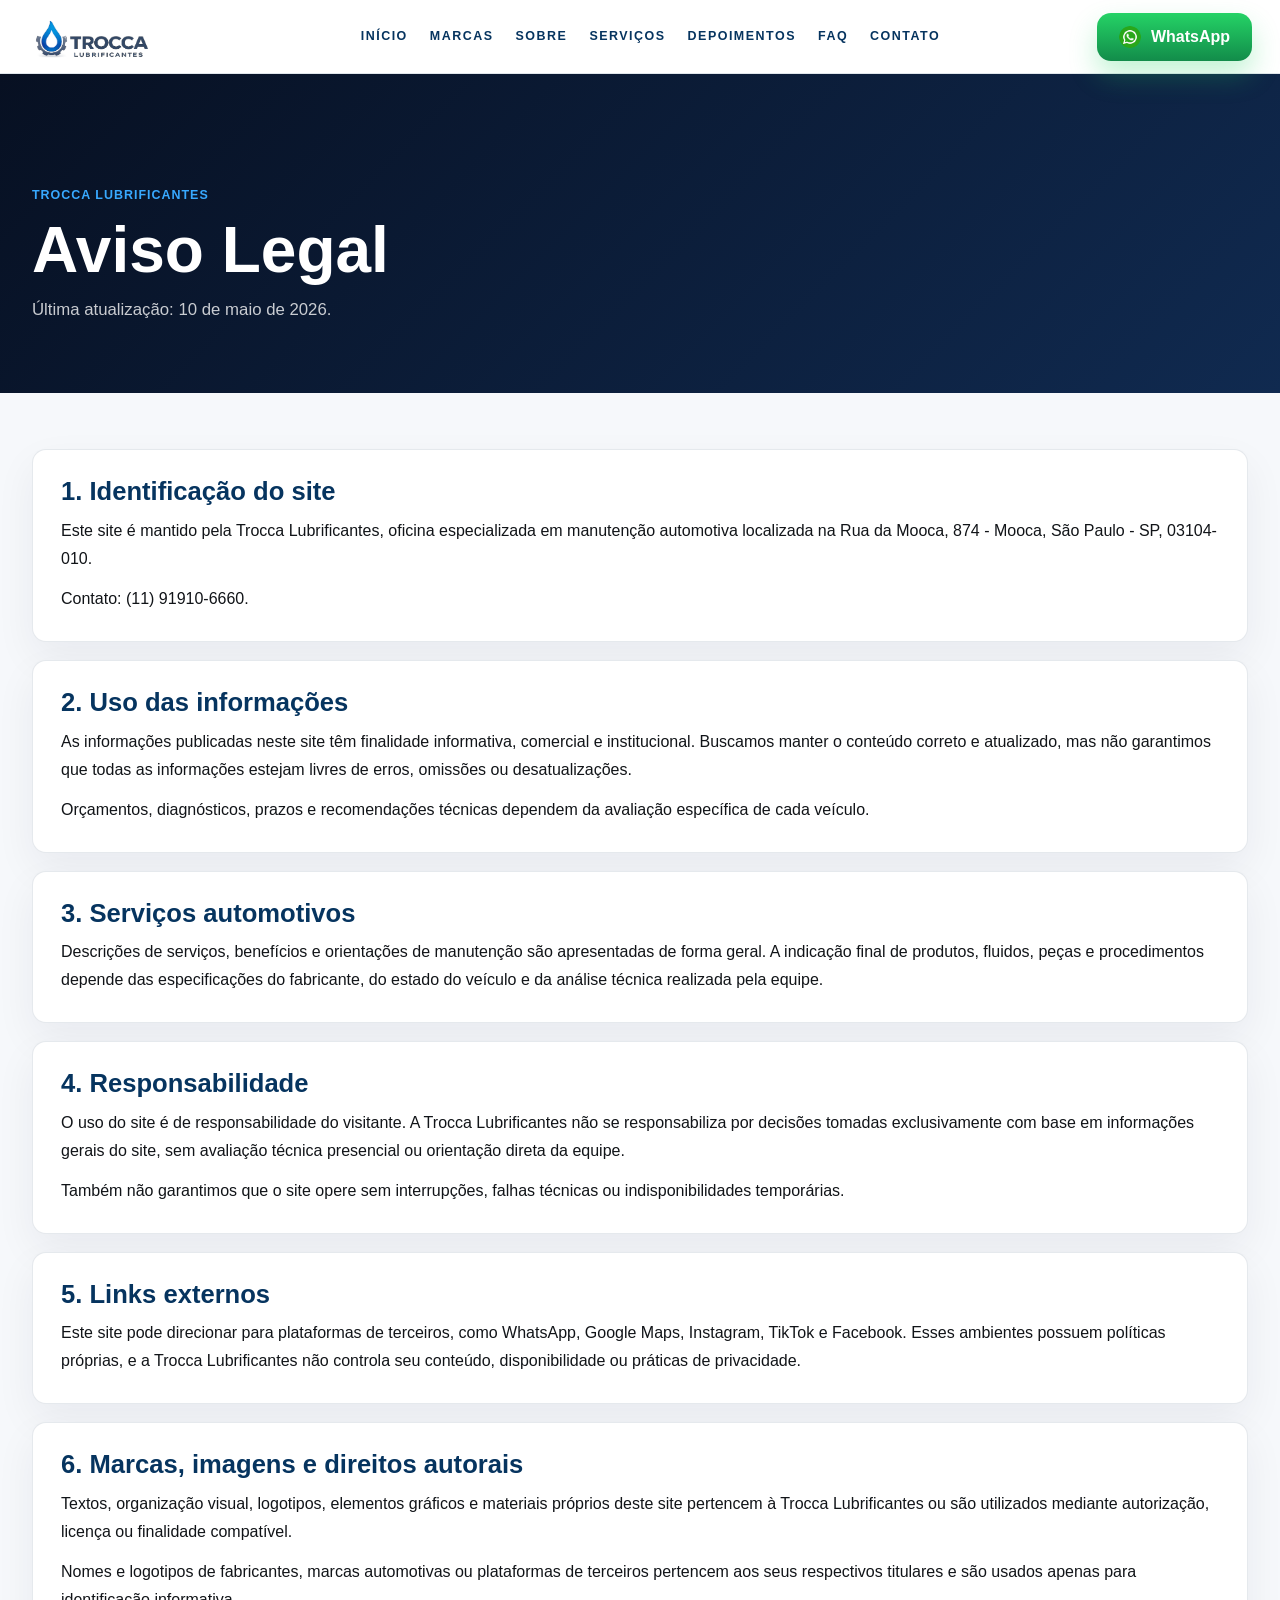
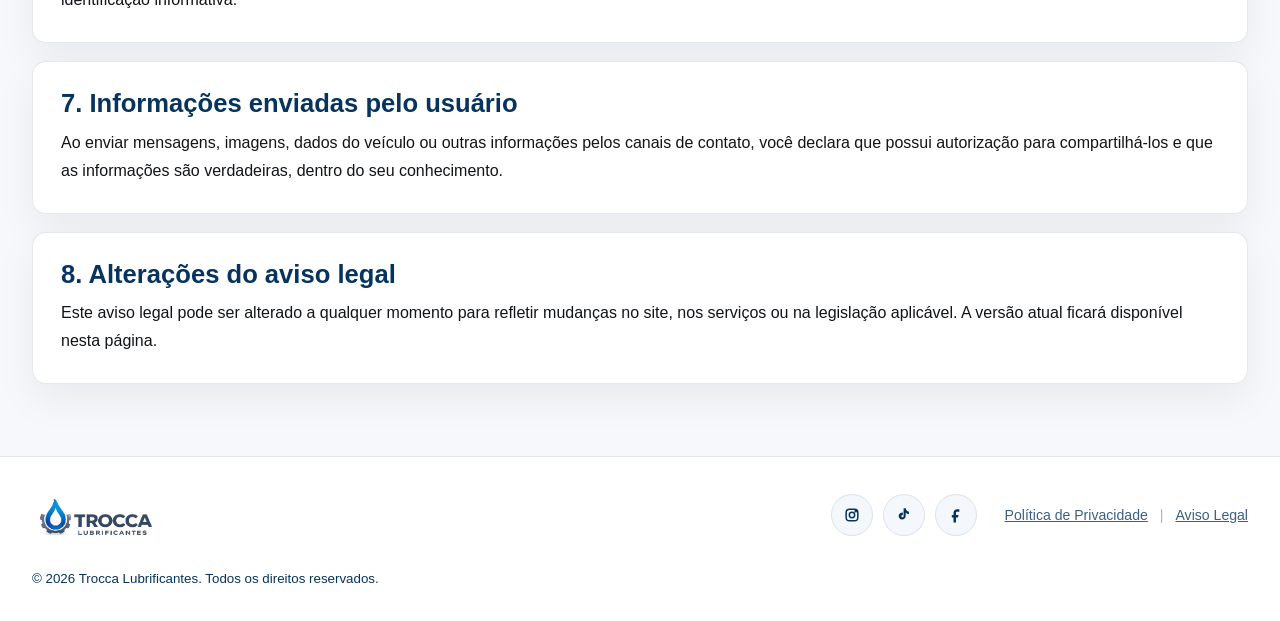
==== commit a330bde9: "Corrige codificacao e rodape legal" ====
--- a/aviso-legal/index.html
+++ b/aviso-legal/index.html
@@ -1,4 +1,4 @@
-﻿<!doctype html>
+<!doctype html>
 <html lang="pt-BR">
   <head>
     <!-- Google Tag Manager -->
@@ -10,8 +10,8 @@
     <!-- End Google Tag Manager -->
     <meta charset="utf-8" />
     <meta name="viewport" content="width=device-width, initial-scale=1" />
-    <meta name="description" content="Aviso legal da Trocca Lubrificantes." />
-    <title>Aviso legal | Trocca Lubrificantes</title>
+    <meta name="description" content="Aviso Legal da Trocca Lubrificantes." />
+    <title>Aviso Legal | Trocca Lubrificantes</title>
     <link rel="icon" type="image/png" href="../assets/favicon.png?v=3" />
     <link rel="apple-touch-icon" href="../assets/favicon.png?v=3" />
     <link rel="stylesheet" href="../styles.css" />
@@ -46,7 +46,7 @@
       <section class="legal-hero">
         <div class="container">
           <p class="eyebrow">Trocca Lubrificantes</p>
-          <h1>Aviso legal</h1>
+          <h1>Aviso Legal</h1>
           <p>Última atualização: 10 de maio de 2026.</p>
         </div>
       </section>
@@ -103,15 +103,14 @@
         <a class="brand" href="/#inicio" aria-label="Trocca Lubrificantes">
           <img class="brand-logo" src="../assets/trocca-logo-wide-white.png" alt="Trocca Lubrificantes" />
         </a>
-        <p>Troca de óleo, lubrificantes e manutenção preventiva com atendimento transparente.</p>
         <div class="footer-socials" aria-label="Redes sociais">
           <a href="https://www.instagram.com/troccalub" aria-label="Instagram" target="_blank" rel="noopener"><svg viewBox="0 0 24 24" aria-hidden="true"><rect x="5" y="5" width="14" height="14" rx="4" /><circle cx="12" cy="12" r="3.2" /><circle cx="16.6" cy="7.4" r="0.8" /></svg></a>
           <a href="https://www.tiktok.com/@trocca.lub" aria-label="TikTok" target="_blank" rel="noopener"><svg viewBox="0 0 24 24" aria-hidden="true"><path d="M14 4v9.2a4.2 4.2 0 1 1-3.4-4.1v3.1a1.3 1.3 0 1 0 .9 1.2V4h2.5c.4 2.2 1.8 3.6 4 4v2.9c-1.5-.1-2.8-.6-4-1.6Z" /></svg></a>
           <a href="https://www.facebook.com/profile.php?id=61588282170931&amp;locale=pt_BR" aria-label="Facebook" target="_blank" rel="noopener"><svg viewBox="0 0 24 24" aria-hidden="true"><path d="M14 8h2V5h-2.4C10.8 5 9 6.8 9 9.5V12H7v3h2v6h3v-6h2.4l.6-3h-3V9.5c0-.9.4-1.5 1.5-1.5H14Z" /></svg></a>
         </div>
         <nav class="footer-links" aria-label="Links legais">
-          <a href="/politica-de-privacidade/">Política de privacidade</a>
-          <a href="/aviso-legal/">Aviso legal</a>
+          <a href="/politica-de-privacidade/">Política de Privacidade</a>
+          <a href="/aviso-legal/">Aviso Legal</a>
         </nav>
         <small>© 2026 Trocca Lubrificantes. Todos os direitos reservados.</small>
       </div>
--- a/styles.css
+++ b/styles.css
@@ -2221,3 +2221,47 @@
     padding: 22px;
   }
 }
+
+.site-footer .footer-grid {
+  grid-template-columns: auto 1fr auto;
+}
+
+.site-footer .footer-socials {
+  justify-self: end;
+}
+
+.site-footer .footer-links {
+  justify-self: start;
+  gap: 0;
+  white-space: nowrap;
+}
+
+.site-footer .footer-links a {
+  text-decoration: underline;
+  font-weight: 500;
+}
+
+.site-footer .footer-links a + a::before {
+  content: "|";
+  display: inline-block;
+  margin: 0 12px;
+  color: rgba(9, 42, 78, 0.45);
+  text-decoration: none;
+}
+
+.site-footer small {
+  grid-column: 1 / -1;
+}
+
+@media (max-width: 900px) {
+  .site-footer .footer-grid {
+    grid-template-columns: 1fr;
+    justify-items: center;
+    text-align: center;
+  }
+
+  .site-footer .footer-socials,
+  .site-footer .footer-links {
+    justify-self: center;
+  }
+}
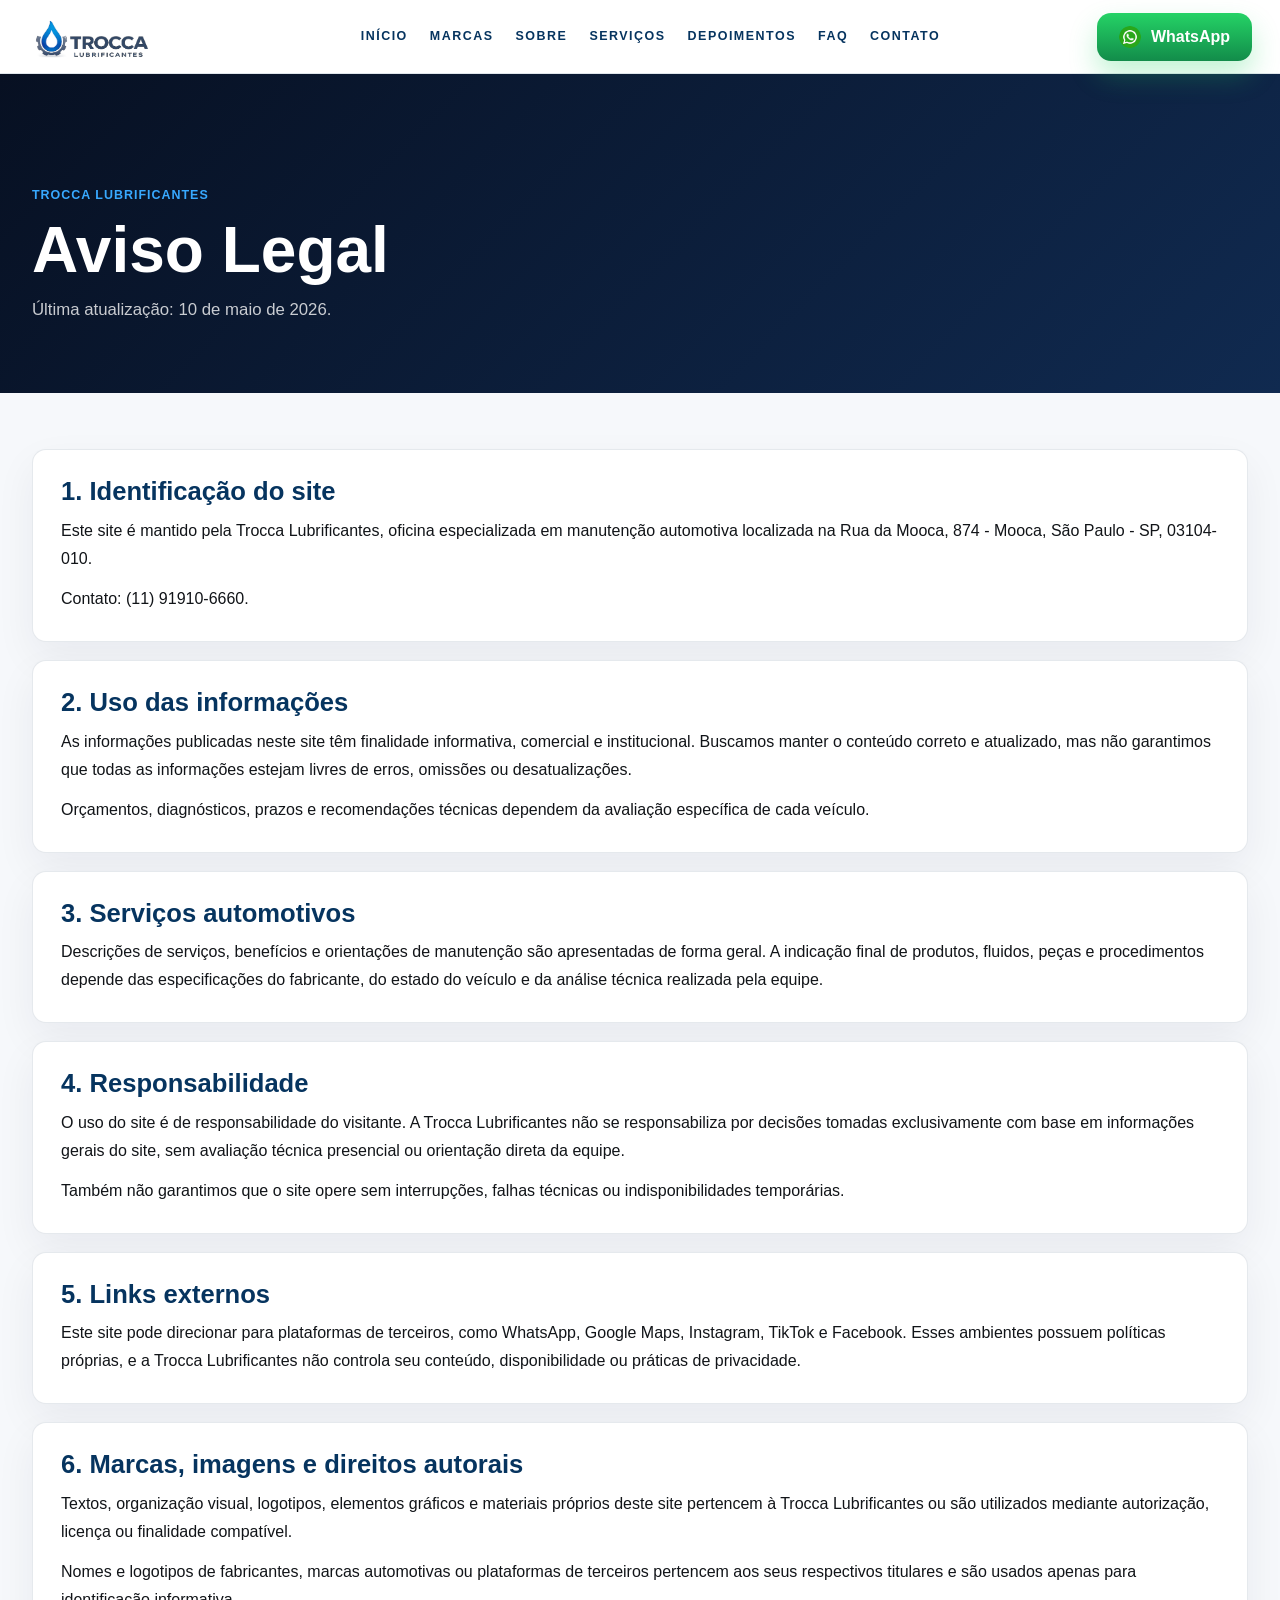
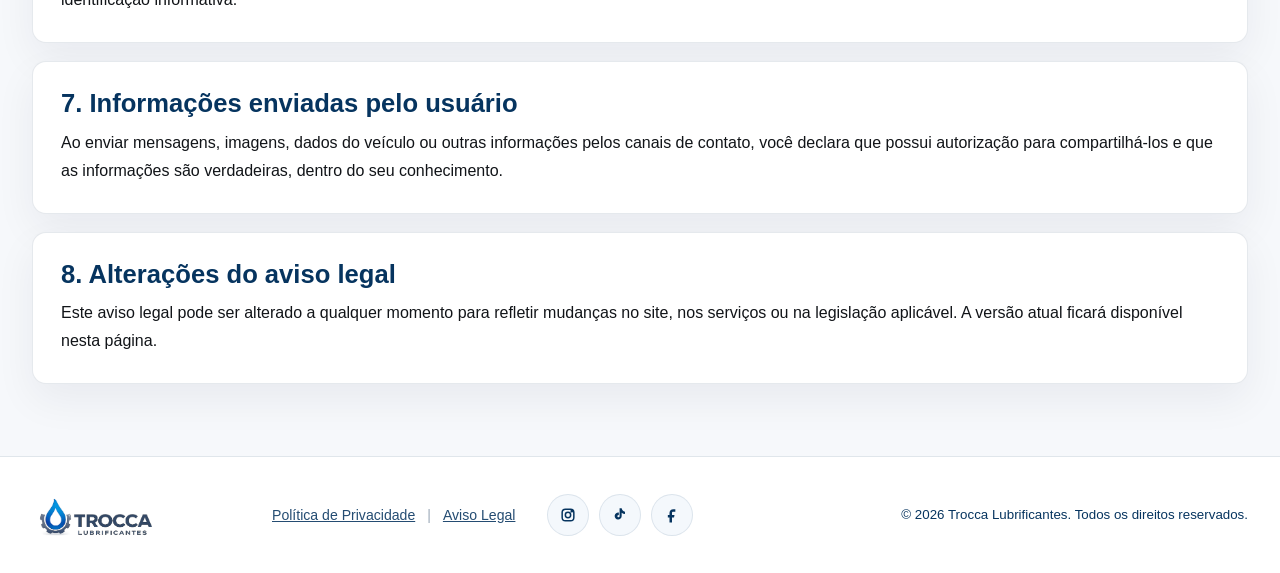
==== commit cc71934e: "Padroniza rodape do site" ====
--- a/aviso-legal/index.html
+++ b/aviso-legal/index.html
@@ -103,15 +103,15 @@
         <a class="brand" href="/#inicio" aria-label="Trocca Lubrificantes">
           <img class="brand-logo" src="../assets/trocca-logo-wide-white.png" alt="Trocca Lubrificantes" />
         </a>
+        <nav class="footer-links" aria-label="Links legais">
+          <a href="/politica-de-privacidade/">Política de Privacidade</a>
+          <a href="/aviso-legal/">Aviso Legal</a>
+        </nav>
         <div class="footer-socials" aria-label="Redes sociais">
           <a href="https://www.instagram.com/troccalub" aria-label="Instagram" target="_blank" rel="noopener"><svg viewBox="0 0 24 24" aria-hidden="true"><rect x="5" y="5" width="14" height="14" rx="4" /><circle cx="12" cy="12" r="3.2" /><circle cx="16.6" cy="7.4" r="0.8" /></svg></a>
           <a href="https://www.tiktok.com/@trocca.lub" aria-label="TikTok" target="_blank" rel="noopener"><svg viewBox="0 0 24 24" aria-hidden="true"><path d="M14 4v9.2a4.2 4.2 0 1 1-3.4-4.1v3.1a1.3 1.3 0 1 0 .9 1.2V4h2.5c.4 2.2 1.8 3.6 4 4v2.9c-1.5-.1-2.8-.6-4-1.6Z" /></svg></a>
           <a href="https://www.facebook.com/profile.php?id=61588282170931&amp;locale=pt_BR" aria-label="Facebook" target="_blank" rel="noopener"><svg viewBox="0 0 24 24" aria-hidden="true"><path d="M14 8h2V5h-2.4C10.8 5 9 6.8 9 9.5V12H7v3h2v6h3v-6h2.4l.6-3h-3V9.5c0-.9.4-1.5 1.5-1.5H14Z" /></svg></a>
         </div>
-        <nav class="footer-links" aria-label="Links legais">
-          <a href="/politica-de-privacidade/">Política de Privacidade</a>
-          <a href="/aviso-legal/">Aviso Legal</a>
-        </nav>
         <small>© 2026 Trocca Lubrificantes. Todos os direitos reservados.</small>
       </div>
     </footer>
--- a/styles.css
+++ b/styles.css
@@ -2265,3 +2265,73 @@
     justify-self: center;
   }
 }
+
+/* Footer padrão final */
+.site-footer .footer-grid {
+  grid-template-columns: auto auto auto minmax(max-content, 1fr);
+  gap: 32px;
+  align-items: center;
+}
+
+.site-footer .brand {
+  justify-self: start;
+}
+
+.site-footer .footer-links {
+  justify-self: start;
+  display: flex;
+  align-items: center;
+  gap: 0;
+  white-space: nowrap;
+}
+
+.site-footer .footer-links a {
+  color: var(--blue-dark);
+  font-weight: 500;
+  opacity: 0.88;
+  text-decoration: underline;
+}
+
+.site-footer .footer-links a:hover {
+  opacity: 1;
+  color: var(--blue-main);
+}
+
+.site-footer .footer-links a + a::before {
+  content: "|";
+  display: inline-block;
+  margin: 0 12px;
+  color: rgba(9, 42, 78, 0.45);
+  text-decoration: none;
+}
+
+.site-footer .footer-socials {
+  justify-self: start;
+}
+
+.site-footer small {
+  grid-column: auto;
+  justify-self: end;
+  white-space: nowrap;
+  color: var(--blue-dark);
+}
+
+@media (max-width: 1100px) {
+  .site-footer .footer-grid {
+    grid-template-columns: 1fr;
+    justify-items: center;
+    text-align: center;
+    gap: 18px;
+  }
+
+  .site-footer .brand,
+  .site-footer .footer-links,
+  .site-footer .footer-socials,
+  .site-footer small {
+    justify-self: center;
+  }
+
+  .site-footer small {
+    white-space: normal;
+  }
+}
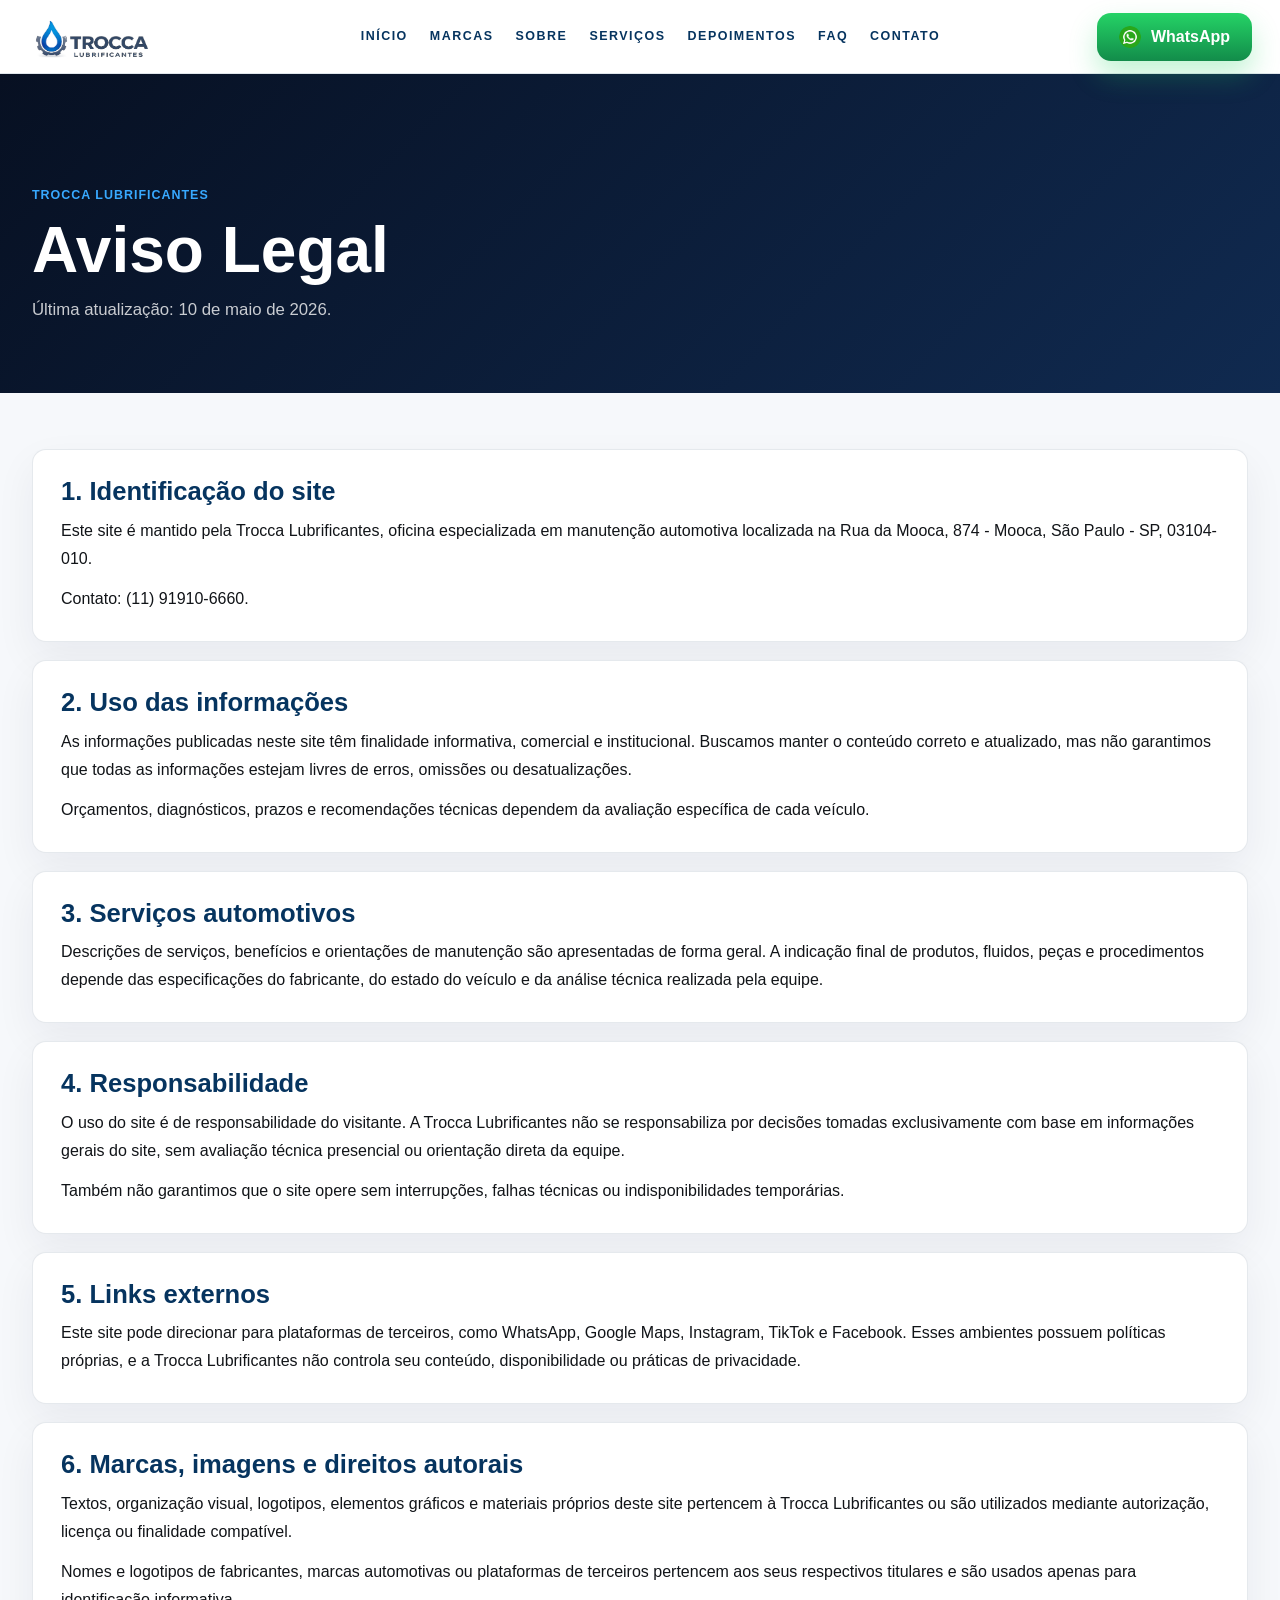
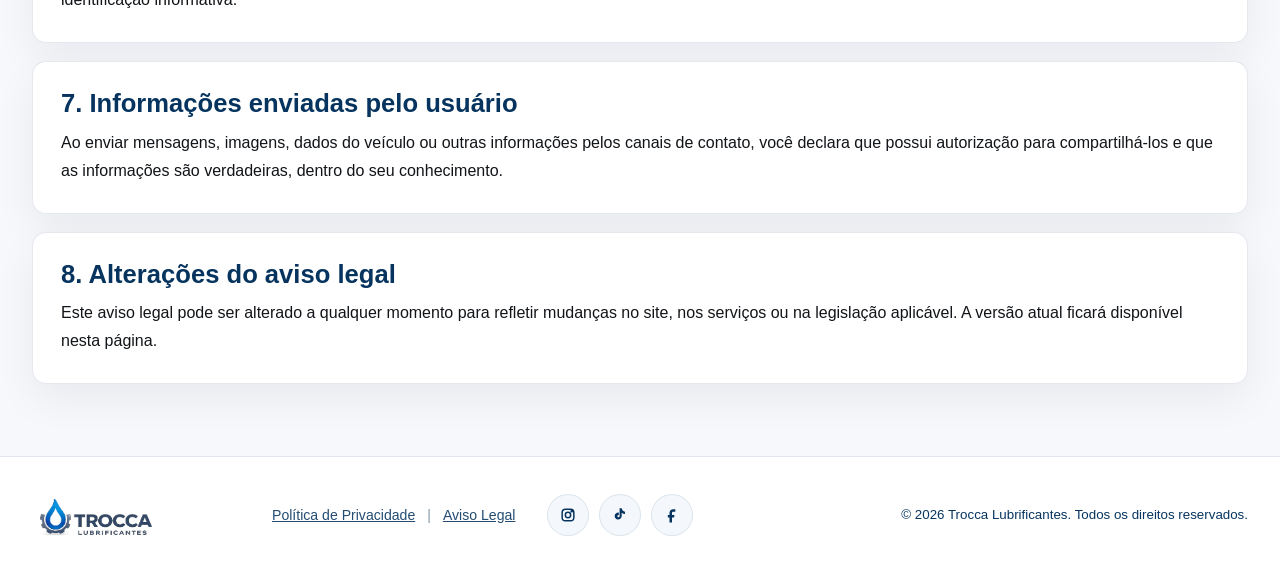
==== commit a57b02d2: "Corrige rodape legal e landing" ====
--- a/aviso-legal/index.html
+++ b/aviso-legal/index.html
@@ -105,6 +105,7 @@
         </a>
         <nav class="footer-links" aria-label="Links legais">
           <a href="/politica-de-privacidade/">Política de Privacidade</a>
+          <span class="footer-separator" aria-hidden="true">|</span>
           <a href="/aviso-legal/">Aviso Legal</a>
         </nav>
         <div class="footer-socials" aria-label="Redes sociais">
--- a/styles.css
+++ b/styles.css
@@ -2242,11 +2242,8 @@
 }
 
 .site-footer .footer-links a + a::before {
-  content: "|";
-  display: inline-block;
-  margin: 0 12px;
-  color: rgba(9, 42, 78, 0.45);
-  text-decoration: none;
+  content: none;
+  display: none;
 }
 
 .site-footer small {
@@ -2281,7 +2278,7 @@
   justify-self: start;
   display: flex;
   align-items: center;
-  gap: 0;
+  gap: 12px;
   white-space: nowrap;
 }
 
@@ -2298,11 +2295,8 @@
 }
 
 .site-footer .footer-links a + a::before {
-  content: "|";
-  display: inline-block;
-  margin: 0 12px;
-  color: rgba(9, 42, 78, 0.45);
-  text-decoration: none;
+  content: none;
+  display: none;
 }
 
 .site-footer .footer-socials {
@@ -2335,3 +2329,9 @@
     white-space: normal;
   }
 }
+
+.site-footer .footer-separator {
+  color: rgba(9, 42, 78, 0.55);
+  font-weight: 500;
+  opacity: 0.9;
+}
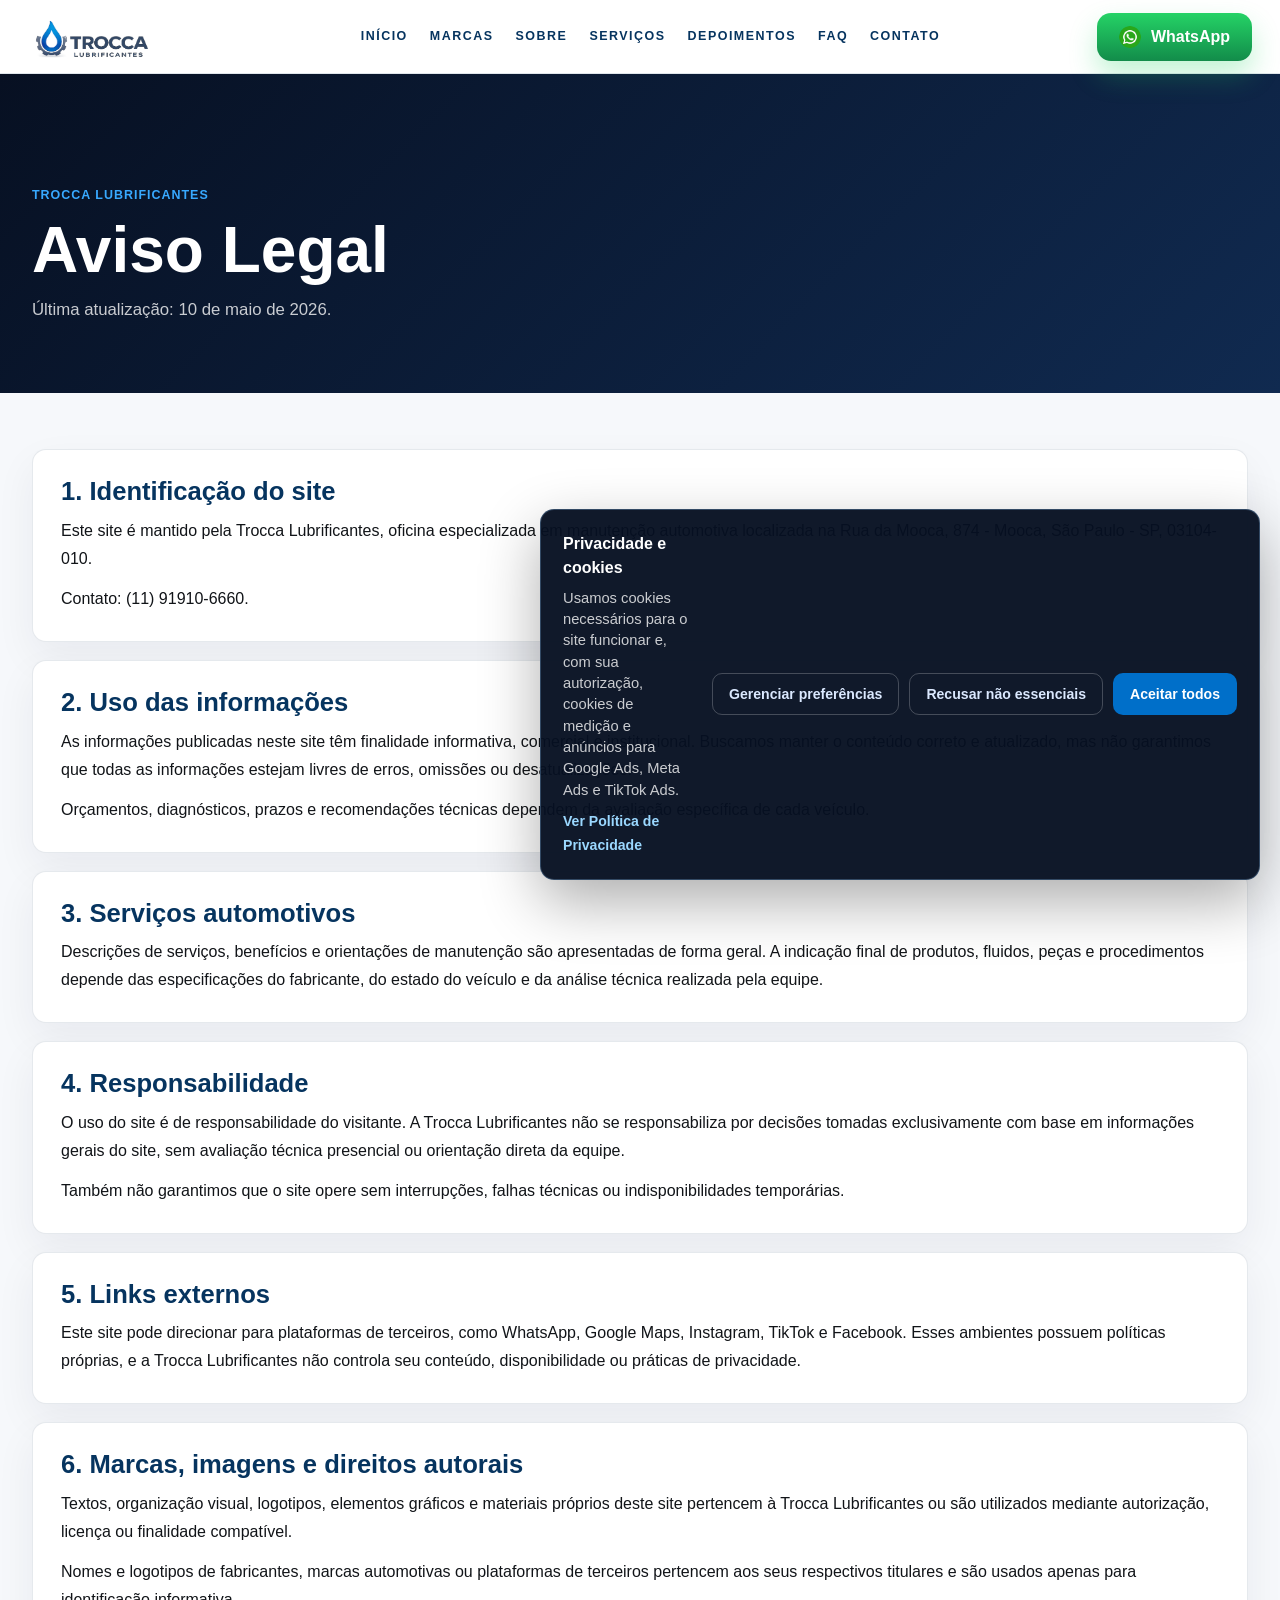
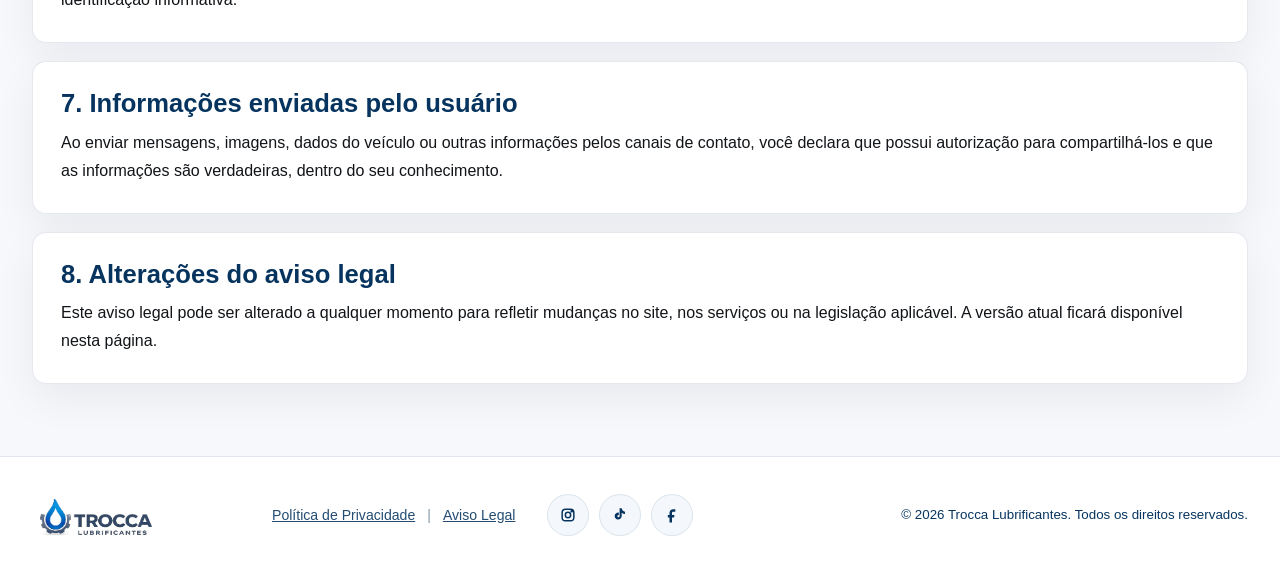
==== commit ffc07717: "Adequa privacidade e consentimento LGPD" ====
--- a/aviso-legal/index.html
+++ b/aviso-legal/index.html
@@ -1,13 +1,20 @@
 <!doctype html>
 <html lang="pt-BR">
   <head>
-    <!-- Google Tag Manager -->
-    <script>(function(w,d,s,l,i){w[l]=w[l]||[];w[l].push({'gtm.start':
-    new Date().getTime(),event:'gtm.js'});var f=d.getElementsByTagName(s)[0],
-    j=d.createElement(s),dl=l!='dataLayer'?'&l='+l:'';j.async=true;j.src=
-    'https://www.googletagmanager.com/gtm.js?id='+i+dl;f.parentNode.insertBefore(j,f);
-    })(window,document,'script','dataLayer','GTM-M6QZ8DHS');</script>
-    <!-- End Google Tag Manager -->
+    <!-- Consentimento LGPD / Google Consent Mode -->
+    <script>
+      window.dataLayer = window.dataLayer || [];
+      function gtag(){window.dataLayer.push(arguments);}
+      gtag("consent", "default", {
+        ad_storage: "denied",
+        ad_user_data: "denied",
+        ad_personalization: "denied",
+        analytics_storage: "denied",
+        functionality_storage: "granted",
+        security_storage: "granted"
+      });
+      window.TROCCA_GTM_ID = "GTM-M6QZ8DHS";
+    </script>
     <meta charset="utf-8" />
     <meta name="viewport" content="width=device-width, initial-scale=1" />
     <meta name="description" content="Aviso Legal da Trocca Lubrificantes." />
@@ -17,10 +24,6 @@
     <link rel="stylesheet" href="../styles.css" />
   </head>
   <body>
-    <!-- Google Tag Manager (noscript) -->
-    <noscript><iframe src="https://www.googletagmanager.com/ns.html?id=GTM-M6QZ8DHS"
-    height="0" width="0" style="display:none;visibility:hidden"></iframe></noscript>
-    <!-- End Google Tag Manager (noscript) -->
     <header class="site-header">
       <a class="brand" href="/#inicio" aria-label="Trocca Lubrificantes">
         <img class="brand-logo" src="../assets/trocca-logo-wide-white.png" alt="Trocca Lubrificantes" />
--- a/styles.css
+++ b/styles.css
@@ -1245,6 +1245,7 @@
   max-width: 880px;
   margin: 0 auto;
   color: #fff;
+  line-height: 1.12;
 }
 
 .campaign-socials {
@@ -1571,6 +1572,7 @@
 }
 
 .map-card {
+  position: relative;
   overflow: hidden;
   min-height: 280px;
   background: #fff;
@@ -1584,6 +1586,58 @@
   width: 100%;
   height: 320px;
   border: 0;
+}
+
+.map-consent {
+  position: absolute;
+  inset: 0;
+  display: grid;
+  align-content: center;
+  gap: 10px;
+  padding: 28px;
+  color: var(--blue-dark);
+  background: linear-gradient(135deg, #eef6ff 0%, #fff 100%);
+}
+
+.map-consent strong {
+  font-size: 1.2rem;
+}
+
+.map-consent p {
+  max-width: 420px;
+  margin: 0;
+  color: var(--text-muted);
+}
+
+.map-consent div {
+  display: flex;
+  gap: 12px;
+  align-items: center;
+  flex-wrap: wrap;
+}
+
+.map-consent button,
+.map-consent a {
+  display: inline-flex;
+  align-items: center;
+  min-height: 42px;
+  padding: 0 15px;
+  font: inherit;
+  font-size: 0.9rem;
+  font-weight: 900;
+  border-radius: 10px;
+}
+
+.map-consent button {
+  color: #fff;
+  background: var(--green);
+  border: 0;
+  cursor: pointer;
+}
+
+.map-consent a {
+  color: var(--blue-dark);
+  border: 1px solid rgba(9, 42, 78, 0.18);
 }
 
 .floating-whatsapp {
@@ -2335,3 +2389,113 @@
   font-weight: 500;
   opacity: 0.9;
 }
+
+.cookie-banner {
+  position: fixed;
+  right: 20px;
+  bottom: 20px;
+  z-index: 200;
+  display: grid;
+  grid-template-columns: minmax(0, 1fr) auto;
+  gap: 18px 22px;
+  width: min(720px, calc(100vw - 40px));
+  padding: 22px;
+  color: #fff;
+  background: rgba(7, 16, 34, 0.96);
+  border: 1px solid rgba(143, 202, 255, 0.28);
+  border-radius: 14px;
+  box-shadow: 0 22px 60px rgba(0, 0, 0, 0.32);
+}
+
+.cookie-banner__copy strong {
+  display: block;
+  margin-bottom: 8px;
+  font-size: 1rem;
+}
+
+.cookie-banner__copy p {
+  margin: 0 0 8px;
+  color: rgba(255, 255, 255, 0.78);
+  font-size: 0.92rem;
+  line-height: 1.45;
+}
+
+.cookie-banner__copy a {
+  color: #9bd8ff;
+  font-size: 0.88rem;
+  font-weight: 800;
+}
+
+.cookie-banner__preferences {
+  grid-column: 1 / -1;
+  padding: 12px 14px;
+  color: rgba(255, 255, 255, 0.86);
+  background: rgba(255, 255, 255, 0.07);
+  border-radius: 10px;
+}
+
+.cookie-banner__preferences label {
+  display: flex;
+  gap: 10px;
+  align-items: center;
+  font-size: 0.92rem;
+  font-weight: 700;
+}
+
+.cookie-banner__actions {
+  display: flex;
+  gap: 10px;
+  align-items: center;
+  justify-content: flex-end;
+  flex-wrap: wrap;
+}
+
+.cookie-banner button,
+.privacy-action {
+  min-height: 42px;
+  padding: 0 16px;
+  font: inherit;
+  font-size: 0.88rem;
+  font-weight: 900;
+  border-radius: 10px;
+  cursor: pointer;
+}
+
+.cookie-primary,
+.privacy-action {
+  color: #fff;
+  background: var(--green);
+  border: 1px solid transparent;
+}
+
+.cookie-secondary {
+  color: #dbe9ff;
+  background: transparent;
+  border: 1px solid rgba(255, 255, 255, 0.22);
+}
+
+.privacy-action {
+  display: inline-flex;
+  align-items: center;
+  margin-top: 14px;
+  text-decoration: none;
+}
+
+@media (max-width: 720px) {
+  .cookie-banner {
+    left: 14px;
+    right: 14px;
+    bottom: 14px;
+    grid-template-columns: 1fr;
+    width: auto;
+    padding: 18px;
+  }
+
+  .cookie-banner__actions {
+    justify-content: stretch;
+  }
+
+  .cookie-banner button {
+    width: 100%;
+  }
+}
